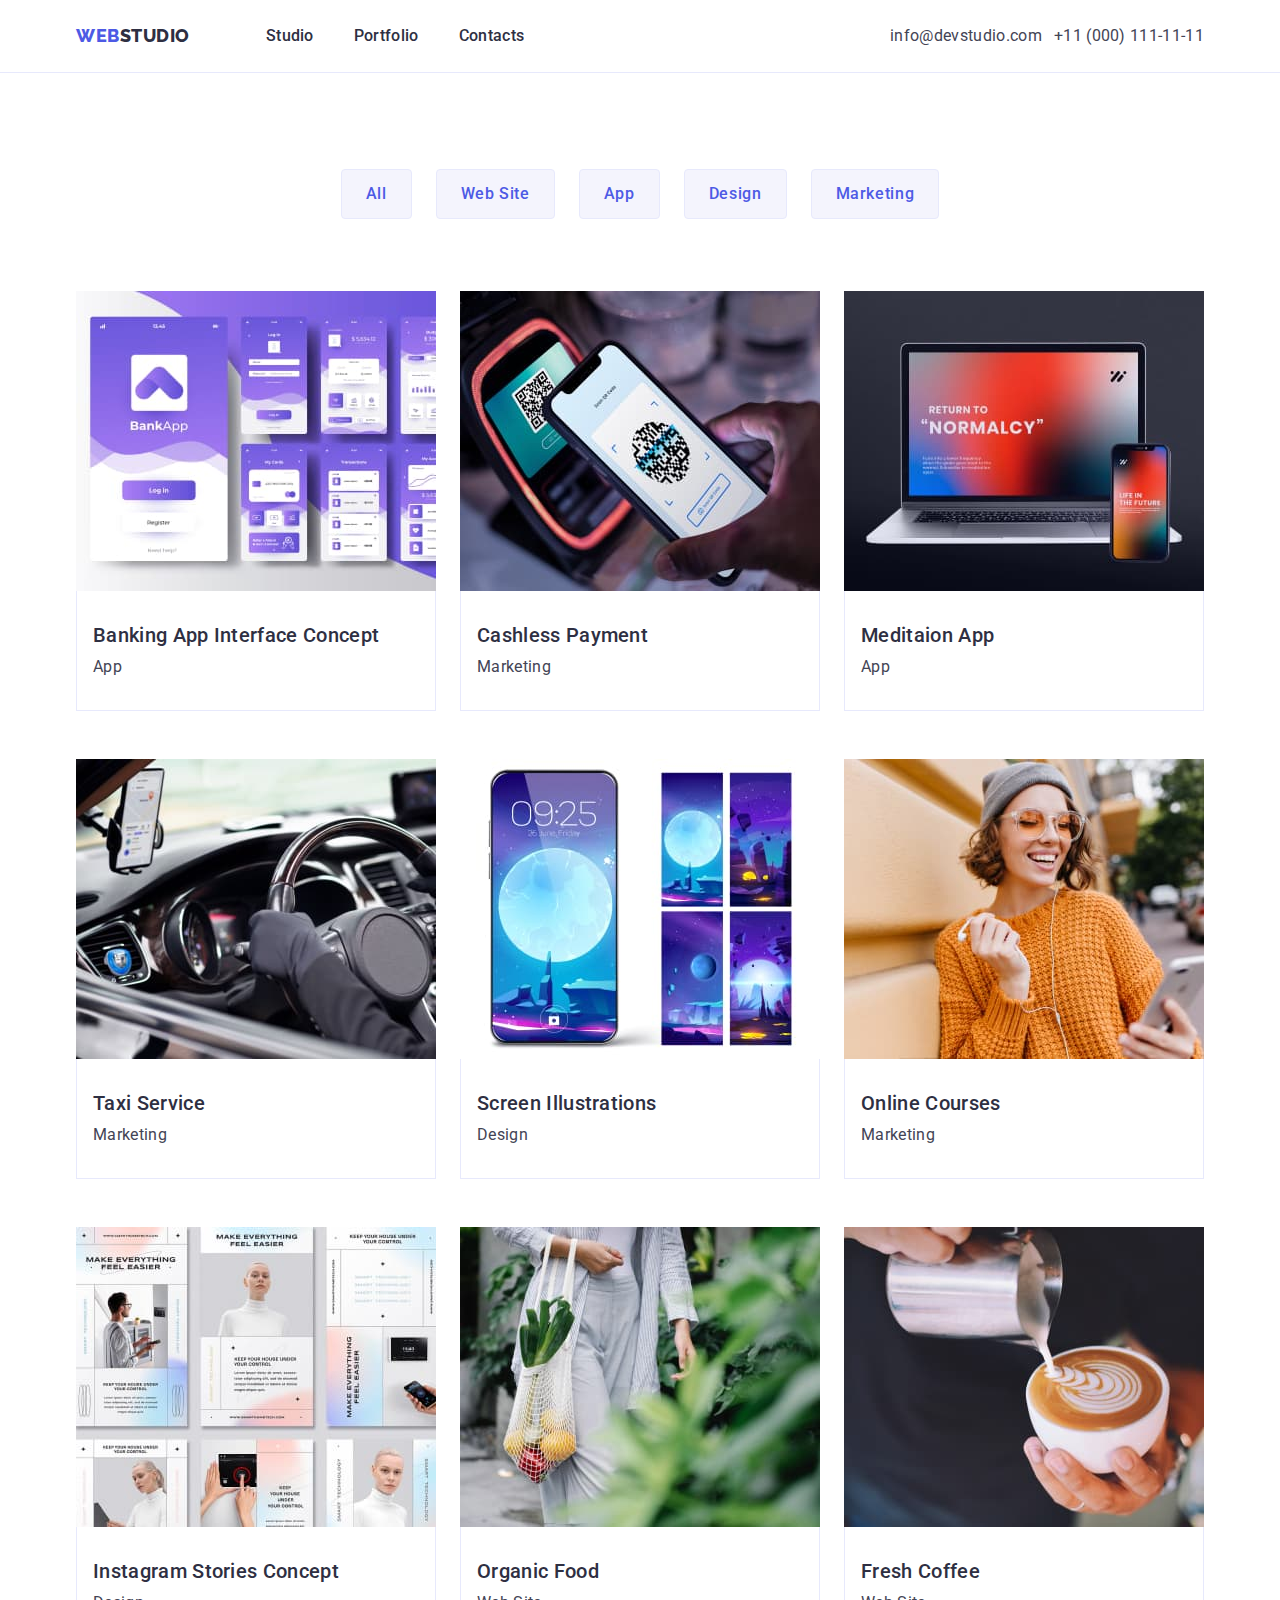
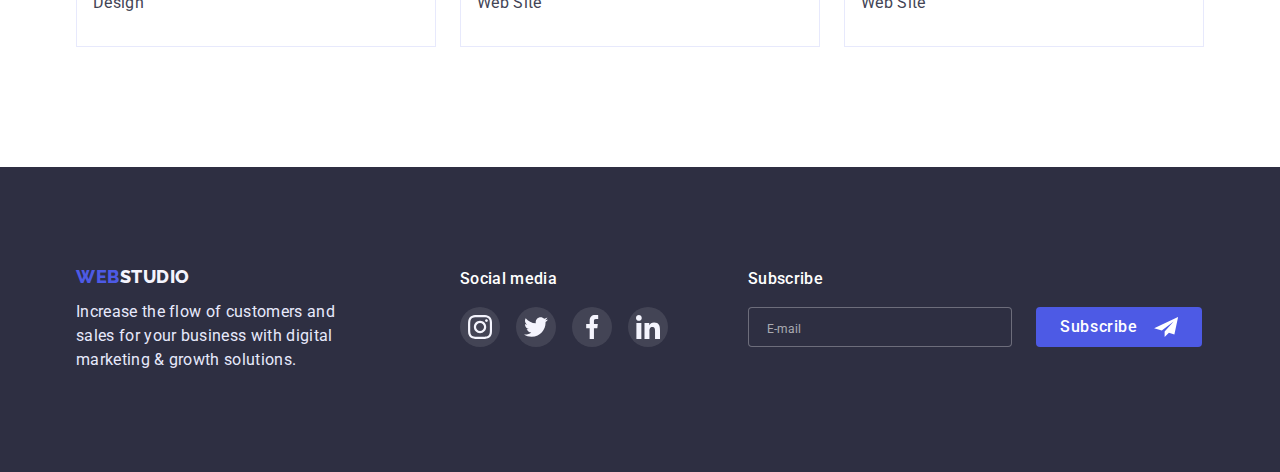
==== portfolio.html @ 5be136c4 "first commit" ====
<!DOCTYPE html>
<html lang="en">

<head>
  <meta charset="UTF-8" />
  <meta http-equiv="X-UA-Compatible" content="IE=edge" />
  <meta name="viewport" content="width=device-width, initial-scale=1.0" />
  <link rel="preconnect" href="https://fonts.googleapis.com" />
  <link rel="preconnect" href="https://fonts.gstatic.com" crossorigin />
  <link href="https://fonts.googleapis.com/css2?family=Raleway:wght@800&family=Roboto:wght@400;500;700;900&display=swap"
    rel="stylesheet" />
  <link rel="stylesheet" href="https://cdn.jsdelivr.net/npm/modern-normalize@1.1.0/modern-normalize.min.css" />
  <link rel="stylesheet" href="./css//styles.css" />
  <title>Document</title>
</head>

<body>
  <header class="header">
    <div class="container flex sp-between">
      <nav class="header-nav flex">
        <a href="./index.html" class="logo link-none">
          <span>Web</span>Studio</a>
        <div class="menu-relative">
          <ul class="menu list flex">
            <li class="menu-item">
              <a href="./index.html" class="item-link link-none">Studio</a>
            </li>
            <li class="menu-item">
              <a href="./portfolio.html" class="item-link link-none">Portfolio</a>
            </li>
            <li class="menu-item">
              <a href="" class="item-link link-none">Contacts</a>
            </li>
          </ul>
        </div>
      </nav>

      <address class="contact">
        <ul class="list flex address-menu">
          <li class="contact-item">
            <a href="mailto:info@devstudio.com" class="contact-link link-none">info@devstudio.com</a>
          </li>
          <li class="contact-item">
            <a href="tel:+110001111111" class="contact-link link-none">+11 (000) 111-11-11</a>
          </li>
        </ul>
      </address>
    </div>
  </header>

  <main class="main">
    <div class="container">
      <section class="filters">
        <h2 hidden>Filter cards</h2>
        <ul class="list filters-list flex">
          <li class="filter-btn filter-item">
            <button type="button">All</button>
          </li>
          <li class="filter-btn filter-item">
            <button type="button">Web Site</button>
          </li>
          <li class="filter-btn filter-item">
            <button type="button">App</button>
          </li>
          <li class="filter-btn filter-item">
            <button type="button">Design</button>
          </li>
          <li class="filter-btn filter-item">
            <button type="button">Marketing</button>
          </li>
        </ul>
      </section>

      <section class="cards">
        <h2 hidden>Cards</h2>
        <ul class="list cards-list flex">
          <li class="card-list-item">
            <a href="" class="card-item-handler">
              <div class="img-relative">
                <img src="./images/banking.jpg" alt="Foto banking" width="360" />
                <p class="overlay">
                  14 Stylish and User-Friendly App Design Concepts · Task
                  Manager App · Calorie Tracker App · Exotic Fruit Ecommerce
                  App · Cloud Storage App
                </p>
              </div>
              <div class="card-info">
                <h2 class="card-title">Banking App Interface Concept</h2>
                <p class="card-text">App</p>
              </div>
            </a>
          </li>
          <li class="card-list-item">
            <a href="" class="card-item-handler">
              <div class="img-relative">
                <img src="./images/cashless.jpg" alt="Foto cashless payment" width="360" />
                <p class="overlay">
                  14 Stylish and User-Friendly App Design Concepts · Task
                  Manager App · Calorie Tracker App · Exotic Fruit Ecommerce
                  App · Cloud Storage App
                </p>
              </div>
              <div class="card-info">
                <h2 class="card-title">Cashless Payment</h2>
                <p class="card-text">Marketing</p>
              </div>
            </a>
          </li>
          <li class="card-list-item">
            <a href="" class="card-item-handler">
              <div class="img-relative">
                <img src="./images/meditaion.jpg" alt="Foto meditaion app" width="360" />
                <p class="overlay">
                  14 Stylish and User-Friendly App Design Concepts · Task
                  Manager App · Calorie Tracker App · Exotic Fruit Ecommerce
                  App · Cloud Storage App
                </p>
              </div>
              <div class="card-info">
                <h2 class="card-title">Meditaion App</h2>
                <p class="card-text">App</p>
              </div>
            </a>
          </li>
          <li class="card-list-item">
            <a href="" class="card-item-handler">
              <div class="img-relative">
                <img src="./images/taxi.jpg" alt="Foto taxi service" width="360" />
                <p class="overlay">
                  14 Stylish and User-Friendly App Design Concepts · Task
                  Manager App · Calorie Tracker App · Exotic Fruit Ecommerce
                  App · Cloud Storage App
                </p>
              </div>
              <div class="card-info">
                <h2 class="card-title">Taxi Service</h2>
                <p class="card-text">Marketing</p>
              </div>
            </a>
          </li>
          <li class="card-list-item">
            <a href="" class="card-item-handler">
              <div class="img-relative">
                <img src="./images/screen.jpg" alt="Foto screen illustrations" width="360" />
                <p class="overlay">
                  14 Stylish and User-Friendly App Design Concepts · Task
                  Manager App · Calorie Tracker App · Exotic Fruit Ecommerce
                  App · Cloud Storage App
                </p>
              </div>
              <div class="card-info">
                <h2 class="card-title">Screen Illustrations</h2>
                <p class="card-text">Design</p>
              </div>
            </a>
          </li>
          <li class="card-list-item">
            <a href="" class="card-item-handler">
              <div class="img-relative">
                <img src="./images/online.jpg" alt="Foto online courses" width="360" />
                <p class="overlay">
                  14 Stylish and User-Friendly App Design Concepts · Task
                  Manager App · Calorie Tracker App · Exotic Fruit Ecommerce
                  App · Cloud Storage App
                </p>
              </div>
              <div class="card-info">
                <h2 class="card-title">Online Courses</h2>
                <p class="card-text">Marketing</p>
              </div>
            </a>
          </li>
          <li class="card-list-item">
            <a href="" class="card-item-handler">
              <div class="img-relative">
                <img src="./images/instagram.jpg" alt="Foto instagram " width="360" />
                <p class="overlay">
                  14 Stylish and User-Friendly App Design Concepts · Task
                  Manager App · Calorie Tracker App · Exotic Fruit Ecommerce
                  App · Cloud Storage App
                </p>
              </div>
              <div class="card-info">
                <h2 class="card-title">Instagram Stories Concept</h2>
                <p class="card-text">Design</p>
              </div>
            </a>
          </li>
          <li class="card-list-item">
            <a href="" class="card-item-handler">
              <div class="img-relative">
                <img src="./images/organic.jpg" alt="Foto organic food" width="360" />
                <p class="overlay">
                  14 Stylish and User-Friendly App Design Concepts · Task
                  Manager App · Calorie Tracker App · Exotic Fruit Ecommerce
                  App · Cloud Storage App
                </p>
              </div>
              <div class="card-info">
                <h2 class="card-title">Organic Food</h2>
                <p class="card-text">Web Site</p>
              </div>
            </a>
          </li>
          <li class="card-list-item">
            <a href="" class="card-item-handler">
              <div class="img-relative">
                <img src="./images/coffee.jpg" alt="Foto fresh coffee" width="360" />
                <p class="overlay">
                  14 Stylish and User-Friendly App Design Concepts · Task
                  Manager App · Calorie Tracker App · Exotic Fruit Ecommerce
                  App · Cloud Storage App
                </p>
              </div>
              <div class="card-info">
                <h2 class="card-title">Fresh Coffee</h2>
                <p class="card-text">Web Site</p>
              </div>
            </a>
          </li>
        </ul>
      </section>
    </div>
  </main>
  <footer class="footer">
    <div class="container flex">
      <div class="footer-left">
        <a href="./index.html" class="logo link-none footer-logo">
          <span>Web</span>Studio</a>
        <p class="footer-text">
          Increase the flow of customers and sales for your business with
          digital marketing & growth solutions.
        </p>
      </div>
      <div class="footer-right">
        <p class="footer-right-text">Social media</p>
        <ul class="social-media social-list list-footer list flex">
          <li class="social-list-item bg-footer">
            <a href="" class="social-list-icon-footer">
              <svg class="social-icon" width="24" height="24">
                <use href="./images/sprite.svg#instagram"></use>
              </svg>
            </a>
          </li>
          <li class="social-list-item bg-footer">
            <a href="" class="social-list-icon-footer">
              <svg class="social-icon" width="24" height="24">
                <use href="./images/sprite.svg#twitter"></use>
              </svg>
            </a>
          </li>
          <li class="social-list-item bg-footer">
            <a href="" class="social-list-icon-footer">
              <svg class="social-icon" width="24" height="24">
                <use href="./images/sprite.svg#facebook"></use>
              </svg>
            </a>
          </li>
          <li class="social-list-item bg-footer">
            <a href="" class="social-list-icon-footer">
              <svg class="social-icon" width="24" height="24">
                <use href="./images/sprite.svg#linkedin"></use>
              </svg>
            </a>
          </li>
        </ul>

      </div>
      <div class="subscribe">
        <p class="subscribe-text">Subscribe</p>
        <div class=" footer-flex flex">
          <input type="email" class="footer-input" placeholder="E-mail">
          <button class="footer-btn" type="submit">Subscribe
            <svg class="footer-btn-icon" width="24" height="20">
              <use href="./images/sprite.svg#send"></use>
            </svg>

          </button>
        </div>


      </div>
    </div>
  </footer>
</body>

</html>
---- css/styles.css ----
:root {
  --navy-blue-color: #2e2f42;
  --main-text-color: #434455;
  --iris-color: #4d5ae5;
  --active-color: #404bbf;
  --background-color: #f4f4fd;
  --border-solid: #e7e9fc;
}
body {
  font-family: "Roboto", sans-serif;
  font-weight: 400;
  font-size: 16px;
  line-height: 1.5;
  letter-spacing: 0.02em;
  color: var(--main-text-color);
}

h1,
h2,
h3,
h4,
p {
  margin-top: 0;
  margin-bottom: 0;
}

ul,
ol {
  margin-top: 0;
  margin-bottom: 0;
  padding-left: 0;
}
img {
  display: block;
}
button {
  cursor: pointer;
}
.visually-hidden {
  position: absolute;
  width: 1px;
  height: 1px;
  margin: -1px;
  padding: 0;
  overflow: hidden;
  border: none;
  clip: rect(0 0 0 0);
}
.container {
  /* width: 1158px; */
  width: 100%;
  /* margin-left: auto;
  margin-right: auto; */
  padding-left: 15px;
  padding-right: 15px;
}

.sp-between {
  justify-content: space-between;
}

.flex {
  display: flex;
}

.list {
  list-style: none;
}
.link-none {
  text-decoration: none;
}
.header {
  padding-top: 24px;
  padding-bottom: 24px;
  border-bottom: 1px solid var(--border-solid);
}
.logo {
  font-family: "Raleway", sans-serif;
  font-weight: 800;
  font-size: 18px;
  line-height: 1.33;
  display: flex;
  align-items: center;
  letter-spacing: 0.03em;
  text-transform: uppercase;
  color: var(--navy-blue-color);
  margin-right: 76px;
}
.logo span {
  color: var(--iris-color);
}
.menu-relative {
  position: relative;
}
.menu,
.address-menu {
  gap: 40px;
}
.menu {
  position: absolute;
  top: 0;
  left: 0;
  height: 48px;
}

.menu-item {
  font-weight: 500;
  font-size: 16px;
  line-height: 1.5;
  position: relative;
  overflow: hidden;
}

.item-link {
  color: var(--navy-blue-color);
}
.item-link::after {
  content: "";
  width: 100%;
  display: block;
  position: absolute;
  left: 0;
  bottom: 0px;
  height: 2px;
  background: var(--active-color);
  transform: translateX(-100%);
  opacity: 0;
  transition: transform 250ms cubic-bezier(0.4, 0, 0.2, 1),
    opacity 250ms cubic-bezier(0.4, 0, 0.2, 1);
}
.item-link:hover,
.item-link:focus {
  color: var(--active-color);
}
.item-link:hover.item-link::after,
.item-link:focus.item-link::after {
  transform: translateX(0);
  opacity: 1;
}

.contact-link {
  font-style: normal;
  letter-spacing: 0.02em;
  color: var(--main-text-color);
}
.contact-link:hover,
.contact-link:focus {
  color: var(--active-color);
}
.hero {
  max-width: 1440px;
  margin: auto;
  padding-top: 188px;
  padding-bottom: 188px;
  background: #2e2f42;
  background-image: linear-gradient(
      rgba(46, 47, 66, 0.7),
      rgba(46, 47, 66, 0.7)
    ),
    url("../../images/heroimg.jpg");
  background-size: cover;
  background-position: center;

  /* */
}
.hero-title {
  font-weight: 700;
  font-size: 56px;
  line-height: 1.07;
  text-align: center;
  margin-bottom: 48px;
  color: #ffffff;
}
.hero-btn {
  font-family: inherit;
  margin: 0 auto;
  display: block;
  font-weight: 500;
  line-height: 1.5;
  color: #fff;
  letter-spacing: 0.04em;
  padding: 16px 32px;
  background: var(--iris-color);
  box-shadow: 0px 4px 4px rgba(0, 0, 0, 0.15);
  border-radius: 4px;
  border: none;
  cursor: pointer;
  transition: background-color 250ms cubic-bezier(0.4, 0, 0.2, 1);
}
.hero-btn:hover,
.hero-btn:focus {
  background-color: var(--active-color);
}

.success-factors {
  padding-top: 120px;
  padding-bottom: 120px;
}

.factors-list-item {
  flex: 1;
}
.factor-list-item {
  width: 264px;
  height: 112px;
  margin-bottom: 8px;
  background-color: #f4f4fd;
  border-radius: 4px;
  display: flex;
  justify-content: center;
  align-items: center;
}
.item-svg-icon {
  width: 64px;
  height: 64px;
}
.success-factors-title,
.team-item-title,
.card-title {
  font-weight: 500;
  font-size: 20px;
  line-height: 24px;
  color: var(--navy-blue-color);
}
.success-factors-title {
  margin-bottom: 8px;
}
.success-factors-text,
.team-text,
.footer-text,
.card-text {
  color: var(--main-text-color);
}
.our-works {
  padding-bottom: 120px;
}
.our-works-list {
  display: flex;
  gap: 24px;
}
.our-works-title {
  text-align: center;
  margin-bottom: 72px;
}
.our-works-title,
.team-title {
  font-weight: 700;
  font-size: 36px;
  line-height: 1.11;
  color: var(--navy-blue-color);
}
.team {
  background: var(--background-color);
  padding-top: 120px;
  padding-bottom: 120px;
}
.team-list {
  gap: 24px;
}
.team-list-item {
  background: #fff;
}
.team-info {
  padding: 32px 16px;
  text-align: center;
  box-shadow: 0px 1px 6px rgba(46, 47, 66, 0.08),
    0px 1px 1px rgba(46, 47, 66, 0.16), 0px 2px 1px rgba(46, 47, 66, 0.08);
  border-radius: 0px 0px 4px 4px;
}
.team-item-title {
  margin-bottom: 8px;
}
.team-title {
  text-align: center;
  margin-bottom: 72px;
}
.social-list {
  margin-top: 8px;
  justify-content: center;
  gap: 24px;
}
.social-list-item {
  width: 40px;
  height: 40px;
  border-radius: 50%;
  background: var(--iris-color);
}
.social-list-icon {
  width: 100%;
  height: 100%;
  display: flex;
  justify-content: center;
  align-items: center;
  border-radius: 50%;
  transition: background-color 250ms cubic-bezier(0.4, 0, 0.2, 1);
}
.social-list-icon:hover,
.social-list-icon:focus {
  background-color: var(--active-color);
}

.customers {
  padding-top: 130px;
  padding-bottom: 120px;
}
.customers-title {
  padding-bottom: 72px;
  font-weight: 700;
  font-size: 36px;
  line-height: 1.11;
  text-align: center;
  color: #2e2f42;
}
.customers-list {
  gap: 24px;
}
.customer-list-item {
  width: 168px;
  height: 88px;
}
.customer-item {
  width: 100%;
  height: 100%;
  display: flex;
  align-items: center;
  justify-content: center;
  border: 1px solid #8e8f99;
  border-radius: 4px;
  fill: #8e8f99;
  transition: border 250ms cubic-bezier(0.4, 0, 0.2, 1),
    fill 250ms cubic-bezier(0.4, 0, 0.2, 1);
}

.customer-item:hover,
.customer-item:focus {
  border: 1px solid var(--active-color);
}
.customer-item:hover .customer-icon,
.customer-item:focus .customer-icon {
  fill: var(--active-color);
}

.customer-icon {
  width: 104px;
  height: 56px;
  fill: inherit;
}

.footer {
  background: #2e2f42;
  padding: 100px 0;
}
.footer-logo {
  font-weight: 800;
  font-size: 18px;
  line-height: 1.16;
  letter-spacing: 0.03em;
  color: var(--background-color);
  margin-bottom: 12px;
}
.footer-left {
  margin-right: 120px;
}
.footer-text {
  width: 264px;
  color: var(--border-solid);
}
.footer-right {
  padding-right: 80px;
}

.footer-right-text {
  font-weight: 500;
  color: #fff;
  margin-bottom: 16px;
}
.social-list-icon-footer {
  width: 100%;
  height: 100%;
  display: flex;
  justify-content: center;
  align-items: center;
  border-radius: 50%;
  transition: background-color 250ms cubic-bezier(0.4, 0, 0.2, 1);
}
.bg-footer {
  background-color: rgba(255, 255, 255, 0.1);
}
.social-list-icon-footer:hover,
.social-list-icon-footer:focus {
  background: #31d0aa;
}

.list-footer {
  gap: 16px;
}
.subscribe-text {
  font-weight: 500;
  font-size: 16px;
  line-height: 1.5;
  color: #ffffff;
  padding-bottom: 16px;
}
.footer-flex {
  flex-direction: row;
}
.footer-input {
  width: 264px;
  height: 40px;
  background-color: #2e2f42;
  border: 1px solid rgba(255, 255, 255, 0.3);
  border-radius: 4px;
  margin-right: 24px;
}
.footer-input:focus {
  outline: none;
  color: #2196f3;
}
.footer-input::placeholder {
  padding-top: 8px;
  padding-bottom: 8px;
  padding-left: 16px;
  font-weight: 400;
  font-size: 12px;
  line-height: 1.5;
  display: flex;
  align-items: center;
  color: rgba(255, 255, 255, 0.6);
}
.footer-btn {
  font-family: inherit;
  margin: 0 auto;
  font-weight: 500;
  font-size: 16px;
  line-height: 1.5;
  color: #fff;
  letter-spacing: 0.04em;
  padding: 8px 24px;
  background-color: var(--iris-color);
  /* box-shadow: 0px 4px 4px rgba(0, 0, 0, 0.15); */
  border-radius: 4px;
  border: none;
  cursor: pointer;
  transition: background-color 250ms cubic-bezier(0.4, 0, 0.2, 1);
  display: flex;
  align-items: center;
}
.footer-btn:hover,
.footer-btn:focus {
  background-color: var(--active-color);
  box-shadow: (0px 4px 4px rgba(0, 0, 0, 0.15));
}
.footer-btn-icon {
  margin-left: 16px;
  fill: #fff;
}
.filter-btn button {
  font-family: inherit;
  padding: 12px 24px;
  border: 1px solid var(--border-solid);
  border-radius: 4px;
  font-weight: 500;
  line-height: 1.5;
  letter-spacing: 0.04em;
  background: var(--background-color);
  color: var(--iris-color);
  cursor: pointer;
  font-family: inherit;
}
.filter-btn button:hover,
.filter-btn button:focus {
  background: var(--active-color);
  color: #fff;
  box-shadow: 0px 3px 1px rgba(0, 0, 0, 0.1), 0px 2px 1px rgba(0, 0, 0, 0.08),
    0px 2px 2px rgba(0, 0, 0, 0.12);
}

.main {
  padding-top: 96px;
  padding-bottom: 120px;
}
.filters {
  margin-bottom: 72px;
}
.filters-list {
  justify-content: center;
  gap: 24px;
}
.cards-list {
  flex-wrap: wrap;
  margin-top: -48px;
  margin-left: -24px;
}
.card-list-item {
  flex-basis: calc(100% / 3-24px);
  margin-left: 24px;
  margin-top: 48px;
}
.card-item-handler {
  width: 100%;
  height: 100%;
  display: block;
  text-decoration: none;
}
.card-item-handler:hover,
.card-item-handler:focus {
  box-shadow: 0px 1px 6px rgba(46, 47, 66, 0.08),
    0px 1px 1px rgba(46, 47, 66, 0.16), 0px 2px 1px rgba(46, 47, 66, 0.08);
  border-radius: 0px 0px 4px 4px;
}
.img-relative {
  position: relative;
  overflow: hidden;
}
.card-item-handler:hover .overlay {
  transform: translateY(0);
}
.overlay {
  width: 100%;
  height: 100%;
  position: absolute;
  top: 0;
  left: 0;
  padding-top: 40px;
  padding-left: 32px;
  padding-right: 32px;
  background: #4d5ae5;
  color: #f4f4fd;
  transform: translateY(100%);
  overflow: hidden;
  transition: transform 250ms cubic-bezier(0.4, 0, 0.2, 1);
}
.card-info {
  padding-top: 32px;
  padding-bottom: 31px;
  padding-left: 16px;
  border: 1px solid var(--border-solid);
  border-top: none;
}

.card-title {
  margin-bottom: 8px;
}

.backdrop {
  position: fixed;
  z-index: 100;
  top: 0;
  left: 0;
  width: 100%;
  height: 100%;
  background: rgba(46, 47, 66, 0.4);
  transition: opacity 250ms cubic-bezier(0.4, 0, 0.2, 1),
    visibility 250ms cubic-bezier(0.4, 0, 0.2, 1);
}
.backdrop.is-hidden {
  opacity: 0;
  visibility: hidden;
  pointer-events: none;
}
/* .menu-modal.is-hidden {
  opacity: 0;
  visibility: hidden;
  pointer-events: none;
} */
.modal {
  position: absolute;
  width: 408px;
  height: 584px;
  top: 50%;
  left: 50%;
  transform: translate(-50%, -50%);
  background: #fcfcfc;
  padding-top: 72px;
  padding-left: 24px;
  padding-right: 24px;
  padding-bottom: 24px;
}
.close-btn {
  display: flex;
  justify-content: center;
  align-items: center;
  width: 24px;
  height: 24px;
  padding: 0;
  border-radius: 50%;
  background: #e7e9fc;
  border: 1px solid rgba(0, 0, 0, 0.1);
  position: absolute;
  right: 24px;
  top: 24px;
  transition: background-color 250ms cubic-bezier(0.4, 0, 0.2, 1);
}
.close-btn:hover,
.close-btn:focus {
  background-color: var(--active-color);
}
.modal-close-icon {
  transition: fill 250ms cubic-bezier(0.4, 0, 0.2, 1);
}
.close-btn:hover .modal-close-icon,
.close-btn:focus .modal-close-icon {
  fill: #fff;
}

.form-title {
  text-align: center;
  font-weight: 500;
  font-size: 16px;
  line-height: 1.5;
  color: #2e2f42;
  margin-bottom: 16px;
}
.form-modal {
  display: flex;
  flex-direction: column;
  gap: 16px;
}
.form-inputs {
  display: flex;
  flex-direction: column;
  gap: 8px;
}

.form-label {
  display: flex;
  flex-direction: column;
  gap: 4px;
}
.input-relative {
  position: relative;
}
.input-descrip {
  width: 100%;
  height: 40px;
  padding-left: 38px;
  font-weight: 400;
  font-size: 18px;
  line-height: 1.5;
  color: #000;
  border: 1px solid rgba(33, 33, 33, 0.2);
  border-radius: 4px;
  transition: border-color 250ms cubic-bezier(0.4, 0, 0.2, 1);
}
.input-descrip:focus {
  outline: none;
  border-color: var(--iris-color);
}
.icon-input {
  transition: fill 250ms cubic-bezier(0.4, 0, 0.2, 1);
}
.input-descrip:focus + .icon-input {
  fill: var(--iris-color);
}

.icon-input {
  position: absolute;
  top: 50%;
  transform: translateY(-50%);
  left: 19px;
  fill: var(--navy-blue-color);
}
.form-input-label-text {
  font-weight: 400;
  font-size: 12px;
  line-height: 1.5;
  color: #8e8f99;
}

.user-comment {
  resize: none;
  width: 100%;
  height: 120px;
  padding: 8px 16px;
  border: 1px solid rgba(33, 33, 33, 0.2);
  border-radius: 4px;
  transition: border-color 250ms cubic-bezier(0.4, 0, 0.2, 1);
}
.user-comment:focus {
  outline: none;
  border-color: var(--iris-color);
}
.user-comment::placeholder {
  color: rgba(117, 117, 117, 0.5);
}
.modal-form-chacked {
  border-radius: 4px;
}
.modal-form-check-descr {
  display: flex;
  align-items: center;
  font-weight: 400;
  font-size: 12px;
  line-height: 1.16;
  color: #757575;
}
.modal-form-check-descr > a {
  color: var(--iris-color);
}
.modal-form-check-descr::before {
  content: "";
  display: block;
  width: 16px;
  height: 16px;
  border: 1.25px solid var(--navy-blue-color);
  border-radius: 2px;
  cursor: pointer;
  margin-right: 8px;
}
.modal-form-chacked:checked + .modal-form-check-descr::before {
  background-color: var(--active-color);
  background-image: url(../../images/check.svg);
  background-repeat: no-repeat;
  background-position: center;
  fill: #fff;
}

.modal-form-btn {
  width: 169px;
  height: 56px;
  font-family: inherit;
  margin: 0 auto;
  display: block;
  font-weight: 500;
  line-height: 1.5;
  color: #fff;
  letter-spacing: 0.04em;
  padding: 16px 32px;
  background-color: var(--iris-color);
  box-shadow: 0px 4px 4px rgba(0, 0, 0, 0.15);
  border-radius: 4px;
  border: none;
  cursor: pointer;
  transition: background-color 250ms cubic-bezier(0.4, 0, 0.2, 1);
}
.modal-form-btn:hover,
.modal-form-btn:focus {
  background-color: var(--active-color);
}
.menu-modal {
  position: fixed;
  top: 0;
  left: 0;
  flex-direction: column;
  width: 100%;
  height: 796px;
  background-color: #fff;
  z-index: 500;
  transition: transform 300ms ease-out, opacity 300ms ease-out;
}
.menu-modal.is-hidden {
  transform: translateX(100%);
}
.menu-modal.flex.is-hidden {
  transition: transform 300ms ease-out, opacity 300ms ease-out;
}
.moving-icon {
  cursor: pointer;
}
.menu-modal .menu-list {
  flex-direction: column;
}
/* .menu-modal .address-menu {
  flex-direction: column;
} */

.close-modal-menu {
  width: 24px;
  height: 24px;
  border-radius: 50%;
  background: #e7e9fc;
  border: 1px solid rgba(46, 47, 66, 0.1);
  align-items: center;
  justify-content: center;
  position: absolute;
  top: 24px;
  right: 20px;
  cursor: pointer;
  /* transition: background-color 250ms cubic-bezier(0.4, 0, 0.2, 1); */
}
/* .close-modal-menu:hover,
.close-modal-menu:focus {
  background-color: var(--navy-blue-color);
} */
.modal-menu-close {
  fill: var(--navy-blue-color);
  opacity: 1;
}
.contact-menu-modal {
  padding-bottom: 48px;
}
.social-menu {
  padding-left: 40px;
}
.socisl-menu-list {
  gap: 56px;
}
.social-menu-item {
  width: 40px;
  height: 40px;
}
.social-menu-item-icon {
  width: 100%;
  height: 100%;
  border-radius: 50%;
  background-color: #f4f4fd;
  display: flex;
  align-items: center;
  justify-content: center;
  transition: background-color 250ms cubic-bezier(0.4, 0, 0.2, 1);
}

.social-menu-item-icon:hover,
.social-menu-item-icon:focus {
  background-color: var(--iris-color);
}
/*================== медіа ====================*/
@media screen and (max-width: 479px) {
  .menu-relative {
    display: none;
  }
  .contact {
    display: none;
  }
  .moving-icon {
    display: block;
  }
  .menu-list {
    padding-top: 80px;
    padding-left: 40px;
    padding-bottom: 284px;
    gap: 40px;
  }
  .menu-item,
  .contact-item {
    font-weight: 700;
    font-size: 36px;
    line-height: 1.11;
  }
  .contact-item:first-child {
    font-weight: 500;
    font-size: 20px;
    line-height: 1.2;
  }
  .address-menu {
    padding-left: 40px;
    flex-direction: column-reverse;
  }
  .item-link::after {
    display: none;
  }
}
@media screen and (min-width: 480px) {
  .container {
    width: 428px;
    margin-left: auto;
    margin-right: auto;
  }
  .menu-relative {
    display: none;
  }
  .contact {
    display: none;
  }
  .moving-icon {
    display: block;
  }
}

@media screen and (max-width: 767px) {
  .menu-modal {
    display: flex;
  }
  .menu-list {
    padding-top: 80px;
    padding-left: 40px;
    padding-bottom: 284px;
    gap: 40px;
  }
  .menu-item,
  .contact-item {
    font-weight: 700;
    font-size: 36px;
    line-height: 1.11;
  }
  .contact-item:first-child {
    font-weight: 500;
    font-size: 20px;
    line-height: 1.2;
  }
  .address-menu {
    padding-left: 40px;
    flex-direction: column-reverse;
  }
  .item-link::after {
    display: none;
  }
  .hero {
    max-width: 767px;
    height: 432px;
    padding-top: 112px;
  }
  .hero-title {
    font-size: 36px;
    line-height: 1.11;
    margin-bottom: 72px;
  }

  .factors-list {
    gap: 72px;
  }

  .success-factors-title {
    text-align: center;
  }
  .team {
    padding-top: 96px;
    padding-bottom: 96px;
  }
  .team-list {
    flex-direction: column;
    width: 264px;
    margin-left: auto;
    margin-right: auto;
    gap: 72px;
  }
  .customers-list {
    margin-top: -72px;
    margin-left: -16px;
    gap: 0;
  }
  .customer-list-item {
    margin-top: 72px;
    margin-left: 16px;
  }
}
@media screen and (min-width: 768px) {
  .container {
    width: 736px;
  }
  .contact {
    display: block;
    position: absolute;
    right: 0;
    top: -16px;
  }
  .menu-relative {
    display: block;
  }
  .address-menu {
    flex-direction: column;
    gap: 12px;
  }
  .moving-container {
    position: relative;
  }
  .moving-icon {
    display: none;
  }
  .menu-modal {
    display: none;
  }
  .factors-list {
    margin-top: -72px;
    margin-left: -24px;
  }
  .factors-list-item {
    width: 341px;
    margin-left: 24px;
    margin-top: 72px;
  }
  .team-list {
    margin-top: -64px;
    margin-left: -24px;
    gap: 0;
    justify-content: center;
  }
  .team-list-item {
    margin-left: 24px;
    margin-top: 64px;
  }
  
  .customers-list {
    margin-top: -72px;
    margin-left: -24px;
    gap: 0;
  }

  .customer-list-item {
    margin-top: 72px;
    margin-left: 24px;
  }
}

@media screen and (max-width: 1199px) {
  .factors-list {
    flex-wrap: wrap;
  }
  .factor-list-item {
    display: none;
  }
  .success-factors {
    padding: 96px 0;
  }
  .factors-list-item {
    flex: inherit;
  }
  .success-factors-title {
    font-weight: 700;
    font-size: 36px;
    line-height: 1.11;
  }
  .success-factors-text {
    font-weight: 500;
  }
  .our-works {
    display: none;
  }
  .team-list {
    flex-wrap: wrap;
  }
  .customers {
    padding-top: 96px;
    padding-bottom: 96px;
  }
   .customers-list {
    flex-wrap: wrap;
      justify-content: center;
  }
}
@media screen and (min-width: 1200px) {
  .container {
    width: 1158px;
  }
  .contact {
    position: static;
  }
  .address-menu {
    flex-direction: row;
  }
  .factors-list {
    gap: 24px;
    margin-top: 0;
    margin-left: 0;
  }
  .factors-list-item {
    margin-left: 0;
    margin-top: 0;
  }
  .team-list {
    margin-top: 0;
    margin-left: 0;
    gap: 24px;
  }
  .team-list-item {
    margin-left: 0;
    margin-top: 0;
  }
  .customers-list {
    margin-top: 0;
    margin-left: 0;
    gap: 24px;
}
.customer-list-item {
    margin-top: 0;
    margin-left: 0;
}
}
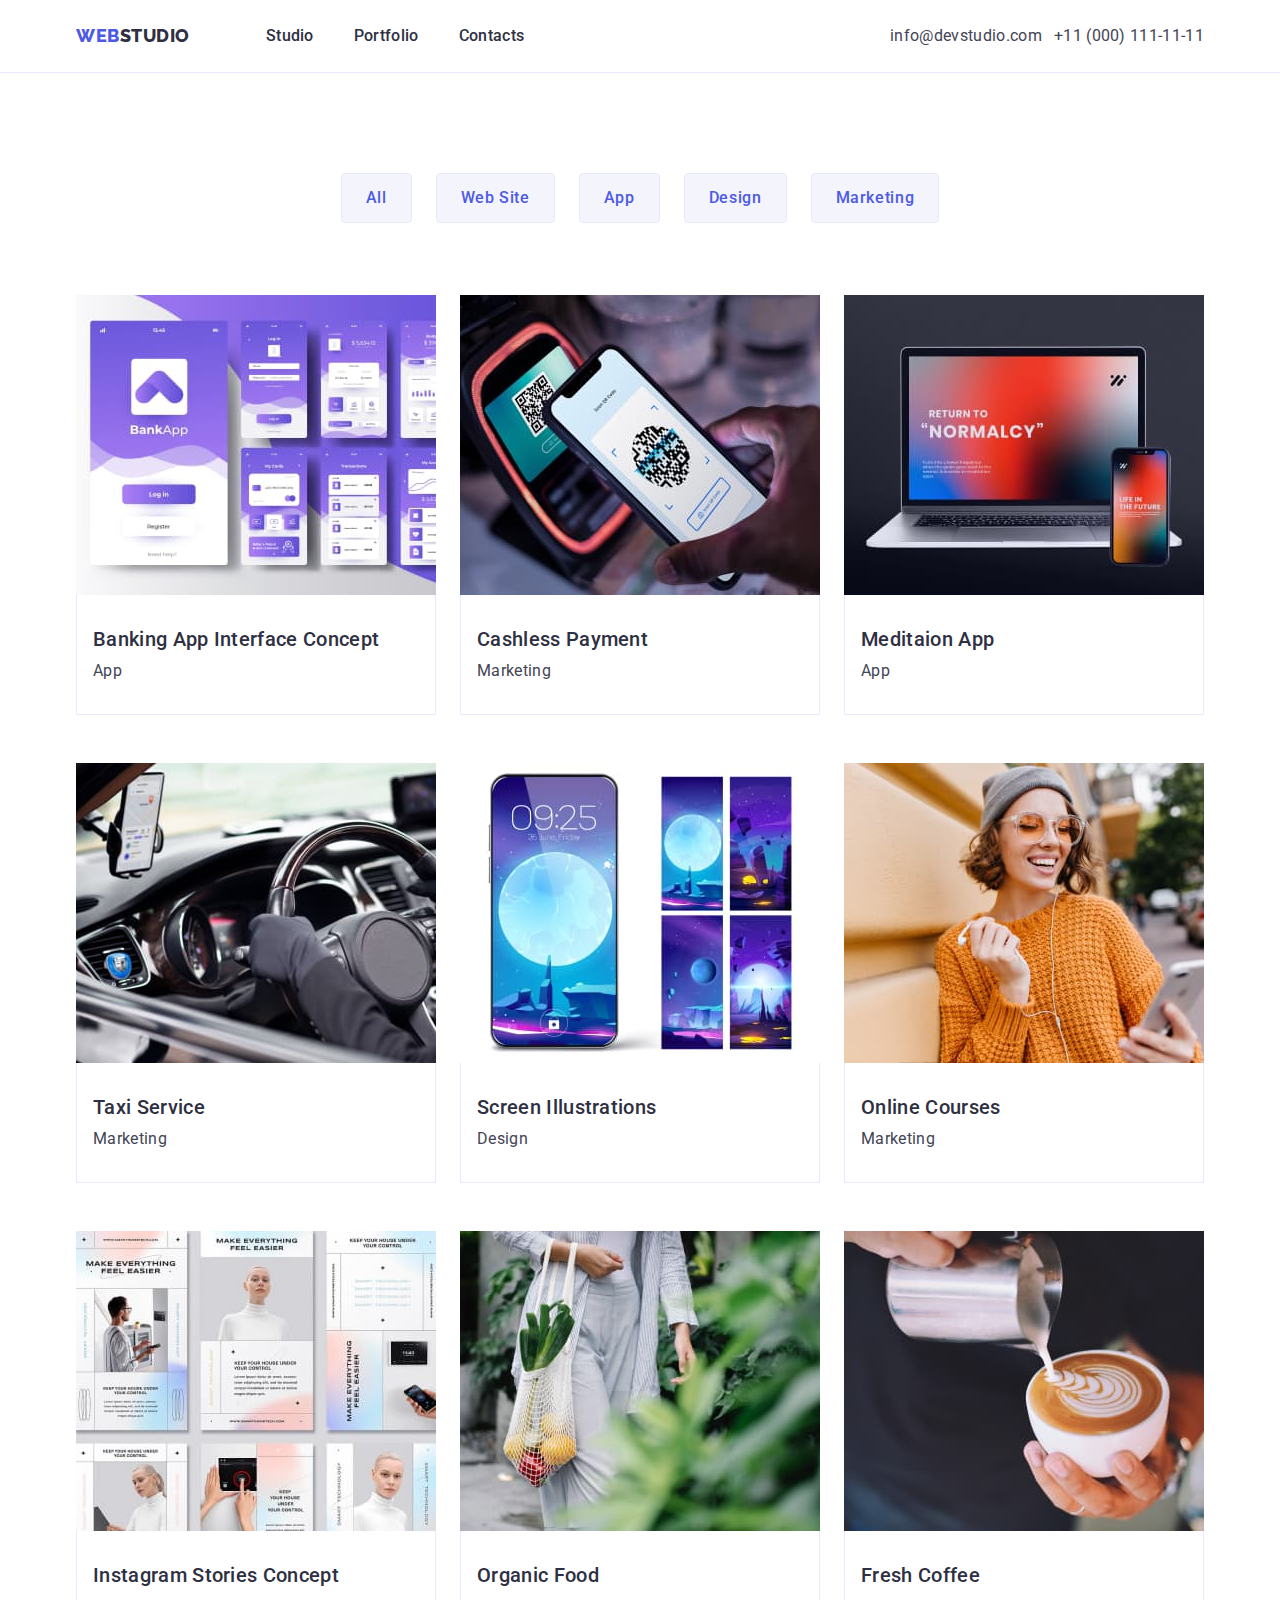
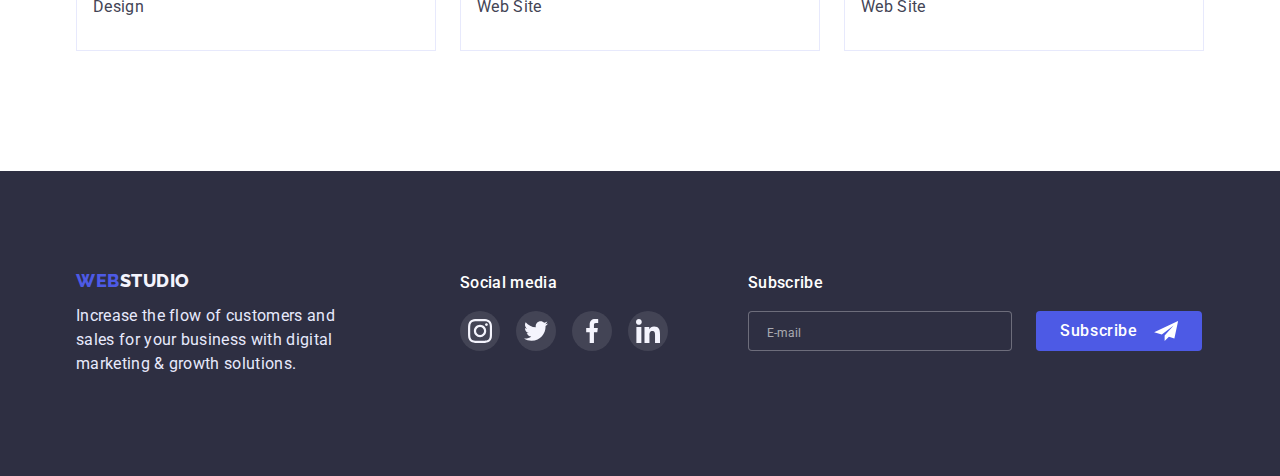
==== commit cd3ecd0e: "image 2x" ====
--- a/portfolio.html
+++ b/portfolio.html
@@ -16,12 +16,50 @@
 
 <body>
   <header class="header">
-    <div class="container flex sp-between">
-      <nav class="header-nav flex">
-        <a href="./index.html" class="logo link-none">
-          <span>Web</span>Studio</a>
-        <div class="menu-relative">
-          <ul class="menu list flex">
+    <div class="container">
+      <div class="moving-container flex sp-between">
+        <nav class="header-nav flex">
+          <a href="./index.html" class="logo link-none">
+            <span>Web</span>Studio</a>
+          <div class="menu-relative">
+            <ul class="menu list flex">
+              <li class="menu-item">
+                <a href="./index.html" class="item-link link-none">Studio</a>
+              </li>
+              <li class="menu-item">
+                <a href="./portfolio.html" class="item-link link-none">Portfolio</a>
+              </li>
+              <li class="menu-item">
+                <a href="" class="item-link link-none">Contacts</a>
+              </li>
+            </ul>
+          </div>
+
+        </nav>
+
+        <address class="contact">
+          <ul class="list flex address-menu">
+            <li class="contact-item">
+              <a href="mailto:info@devstudio.com" class="contact-link link-none">info@devstudio.com</a>
+            </li>
+            <li class="contact-item">
+              <a href="tel:+110001111111" class="contact-link link-none">+11 (000) 111-11-11</a>
+            </li>
+          </ul>
+        </address>
+
+        <svg class="moving-icon" width="32" height="22" menu-modal-open>
+          <use href="./images/sprite.svg#menu"></use>
+        </svg>
+
+
+      </div>
+
+
+      <div class="menu-modal  flex is-hidden" menu-modal>
+
+        <div class="menu-modal-relative">
+          <ul class="menu-list list flex">
             <li class="menu-item">
               <a href="./index.html" class="item-link link-none">Studio</a>
             </li>
@@ -33,19 +71,61 @@
             </li>
           </ul>
         </div>
-      </nav>
-
-      <address class="contact">
-        <ul class="list flex address-menu">
-          <li class="contact-item">
-            <a href="mailto:info@devstudio.com" class="contact-link link-none">info@devstudio.com</a>
-          </li>
-          <li class="contact-item">
-            <a href="tel:+110001111111" class="contact-link link-none">+11 (000) 111-11-11</a>
-          </li>
-        </ul>
-      </address>
+        <address class="contact-menu-modal">
+          <ul class="list flex address-menu">
+            <li class="contact-item">
+              <a href="mailto:info@devstudio.com" class="contact-link link-none">info@devstudio.com</a>
+            </li>
+            <li class="contact-item">
+              <a href="tel:+110001111111" class="contact-link link-none">+11 (000) 111-11-11</a>
+            </li>
+          </ul>
+        </address>
+
+        <div class="social-menu">
+          <ul class="socisl-menu-list list flex">
+            <li class="social-menu-item">
+              <a href="" class="social-menu-item-icon">
+                <svg class="social-icon" width="24" height="24">
+                  <use href="./images//sprite.svg#instagram"></use>
+                </svg>
+              </a>
+            </li>
+            <li class="social-menu-item">
+              <a href="" class="social-menu-item-icon">
+                <svg class="social-icon" width="24" height="24">
+                  <use href="./images/sprite.svg#twitter"></use>
+                </svg>
+              </a>
+            </li>
+            <li class="social-menu-item">
+              <a href="" class="social-menu-item-icon">
+                <svg class="social-icon" width="24" height="24">
+                  <use href="./images/sprite.svg#facebook"></use>
+                </svg>
+              </a>
+            </li>
+            <li class="social-menu-item">
+              <a href="" class="social-menu-item-icon">
+                <svg class="social-icon" width="24" height="24">
+                  <use href="./images/sprite.svg#linkedin"></use>
+                </svg>
+              </a>
+            </li>
+          </ul>
+        </div>
+
+        <div class="close-modal-menu flex">
+          <svg class="modal-menu-close" width="8" height="8" menu-modal-close>
+            <use href="./images/sprite.svg#close-modal"></use>
+          </svg>
+        </div>
+
+
+
+      </div>
     </div>
+
   </header>
 
   <main class="main">
@@ -282,6 +362,7 @@
       </div>
     </div>
   </footer>
+  <script src="./js/mobile-menu.js"></script>
 </body>
 
 </html>--- a/css/styles.css
+++ b/css/styles.css
@@ -157,12 +157,64 @@
       rgba(46, 47, 66, 0.7),
       rgba(46, 47, 66, 0.7)
     ),
-    url("../../images/heroimg.jpg");
+    url("../../images/hero-mobale.jpg");
   background-size: cover;
   background-position: center;
-
-  /* */
-}
+}
+
+@media screen and (min-device-pixel-ratio: 2),
+  (min-resolution: 192dpi),
+  (min-resolution: 2dppx) {
+  .hero {
+    background-image: linear-gradient(
+        rgba(46, 47, 66, 0.7),
+        rgba(46, 47, 66, 0.7)
+      ),
+      url("../../images/hero-mobale@2x.jpg");
+  }
+}
+@media screen and (min-width: 480px) {
+  .hero {
+    background-image: linear-gradient(
+        rgba(46, 47, 66, 0.7),
+        rgba(46, 47, 66, 0.7)
+      ),
+      url("../../images/hero-tablet.jpg");
+  }
+  @media screen and (min-device-pixel-ratio: 2),
+    (min-resolution: 192dpi),
+    (min-resolution: 2dppx) {
+    .hero {
+      background-image: linear-gradient(
+          rgba(46, 47, 66, 0.7),
+          rgba(46, 47, 66, 0.7)
+        ),
+        url("../../images/hero-tablet@2x.jpg");
+    }
+  }
+}
+
+@media screen and (min-width: 768px) {
+  .hero {
+    background-image: linear-gradient(
+        rgba(46, 47, 66, 0.7),
+        rgba(46, 47, 66, 0.7)
+      ),
+      url("../../images/desctop.jpg");
+  }
+  @media screen and (min-device-pixel-ratio: 2),
+    (min-resolution: 192dpi),
+    (min-resolution: 2dppx) {
+    .hero {
+      background-image: linear-gradient(
+          rgba(46, 47, 66, 0.7),
+          rgba(46, 47, 66, 0.7)
+        ),
+        url("../../images/desctop@2x.jpg");
+    }
+  }
+}
+
 .hero-title {
   font-weight: 700;
   font-size: 56px;
@@ -358,15 +410,13 @@
   color: var(--background-color);
   margin-bottom: 12px;
 }
-.footer-left {
-  margin-right: 120px;
-}
+
 .footer-text {
   width: 264px;
   color: var(--border-solid);
 }
 .footer-right {
-  padding-right: 80px;
+  margin-right: 80px;
 }
 
 .footer-right-text {
@@ -399,7 +449,7 @@
   font-size: 16px;
   line-height: 1.5;
   color: #ffffff;
-  padding-bottom: 16px;
+  margin-bottom: 16px;
 }
 .footer-flex {
   flex-direction: row;
@@ -933,10 +983,78 @@
     margin-top: 72px;
     margin-left: 16px;
   }
+  .footer {
+    padding: 96px 0;
+  }
+  .footer > .container {
+    justify-content: center;
+    gap: 72px;
+  }
+  .footer-left {
+    margin-left: auto;
+    margin-right: auto;
+    /* margin-bottom: 72px; */
+  }
+  .footer-flex {
+    flex-direction: column;
+    gap: 16px;
+  }
+  .footer-right {
+    display: flex;
+    flex-direction: column;
+    justify-content: center;
+    align-items: center;
+    margin-right: 0;
+  }
+  .footer-logo {
+    justify-content: center;
+    text-align: center;
+    margin-left: auto;
+    margin-right: auto;
+    margin-bottom: 16px;
+  }
+  .subscribe {
+    display: flex;
+    flex-direction: column;
+  }
+  .subscribe-text {
+    text-align: center;
+  }
+  .footer-input {
+    margin-right: 0;
+    width: 398px;
+  }
+  .filters-list {
+    flex-wrap: wrap;
+    justify-content: flex-start;
+  }
+  .cards-list {
+    margin-top: 0;
+    margin-left: 0;
+    gap: 48px;
+  }
+  .card-list-item {
+    margin-left: 0;
+    margin-top: 0;
+  }
+  .img-relative > img {
+    width: 398px;
+  }
+  .main {
+    padding: 48px 0;
+  }
+  .filter-btn > button {
+    padding: 8px 16px;
+  }
+  .filters {
+    margin-bottom: 48px;
+  }
 }
 @media screen and (min-width: 768px) {
   .container {
     width: 736px;
+    padding-left: 0;
+    padding-right: 0;
   }
   .contact {
     display: block;
@@ -965,7 +1083,7 @@
     margin-left: -24px;
   }
   .factors-list-item {
-    width: 341px;
+    width: 356px;
     margin-left: 24px;
     margin-top: 72px;
   }
@@ -979,7 +1097,7 @@
     margin-left: 24px;
     margin-top: 64px;
   }
-  
+
   .customers-list {
     margin-top: -72px;
     margin-left: -24px;
@@ -990,6 +1108,23 @@
     margin-top: 72px;
     margin-left: 24px;
   }
+  .footer-left {
+    margin-right: 24px;
+  }
+  .footer > .container {
+    padding-left: 108px;
+  }
+  .img-relative > img {
+    width: 356px;
+  }
+  .main {
+    padding-top: 64px;
+    padding-bottom: 105px;
+  }
+
+  .filters {
+    margin-bottom: 55px;
+  }
 }
 
 @media screen and (max-width: 1199px) {
@@ -1023,14 +1158,19 @@
     padding-top: 96px;
     padding-bottom: 96px;
   }
-   .customers-list {
+  .customers-list {
     flex-wrap: wrap;
-      justify-content: center;
+    justify-content: center;
+  }
+  .container {
+    flex-wrap: wrap;
   }
 }
 @media screen and (min-width: 1200px) {
   .container {
     width: 1158px;
+    padding-left: 15px;
+    padding-right: 15px;
   }
   .contact {
     position: static;
@@ -1060,9 +1200,26 @@
     margin-top: 0;
     margin-left: 0;
     gap: 24px;
-}
-.customer-list-item {
+  }
+  .customer-list-item {
     margin-top: 0;
     margin-left: 0;
-}
-}
+  }
+  .footer > .container {
+    padding-left: 15px;
+  }
+  .footer-left {
+    margin-right: 120px;
+  }
+  .img-relative > img {
+    width: 360px;
+  }
+  .main {
+    padding-top: 100px;
+    padding-bottom: 120px;
+  }
+
+  .filters {
+    margin-bottom: 72px;
+  }
+}
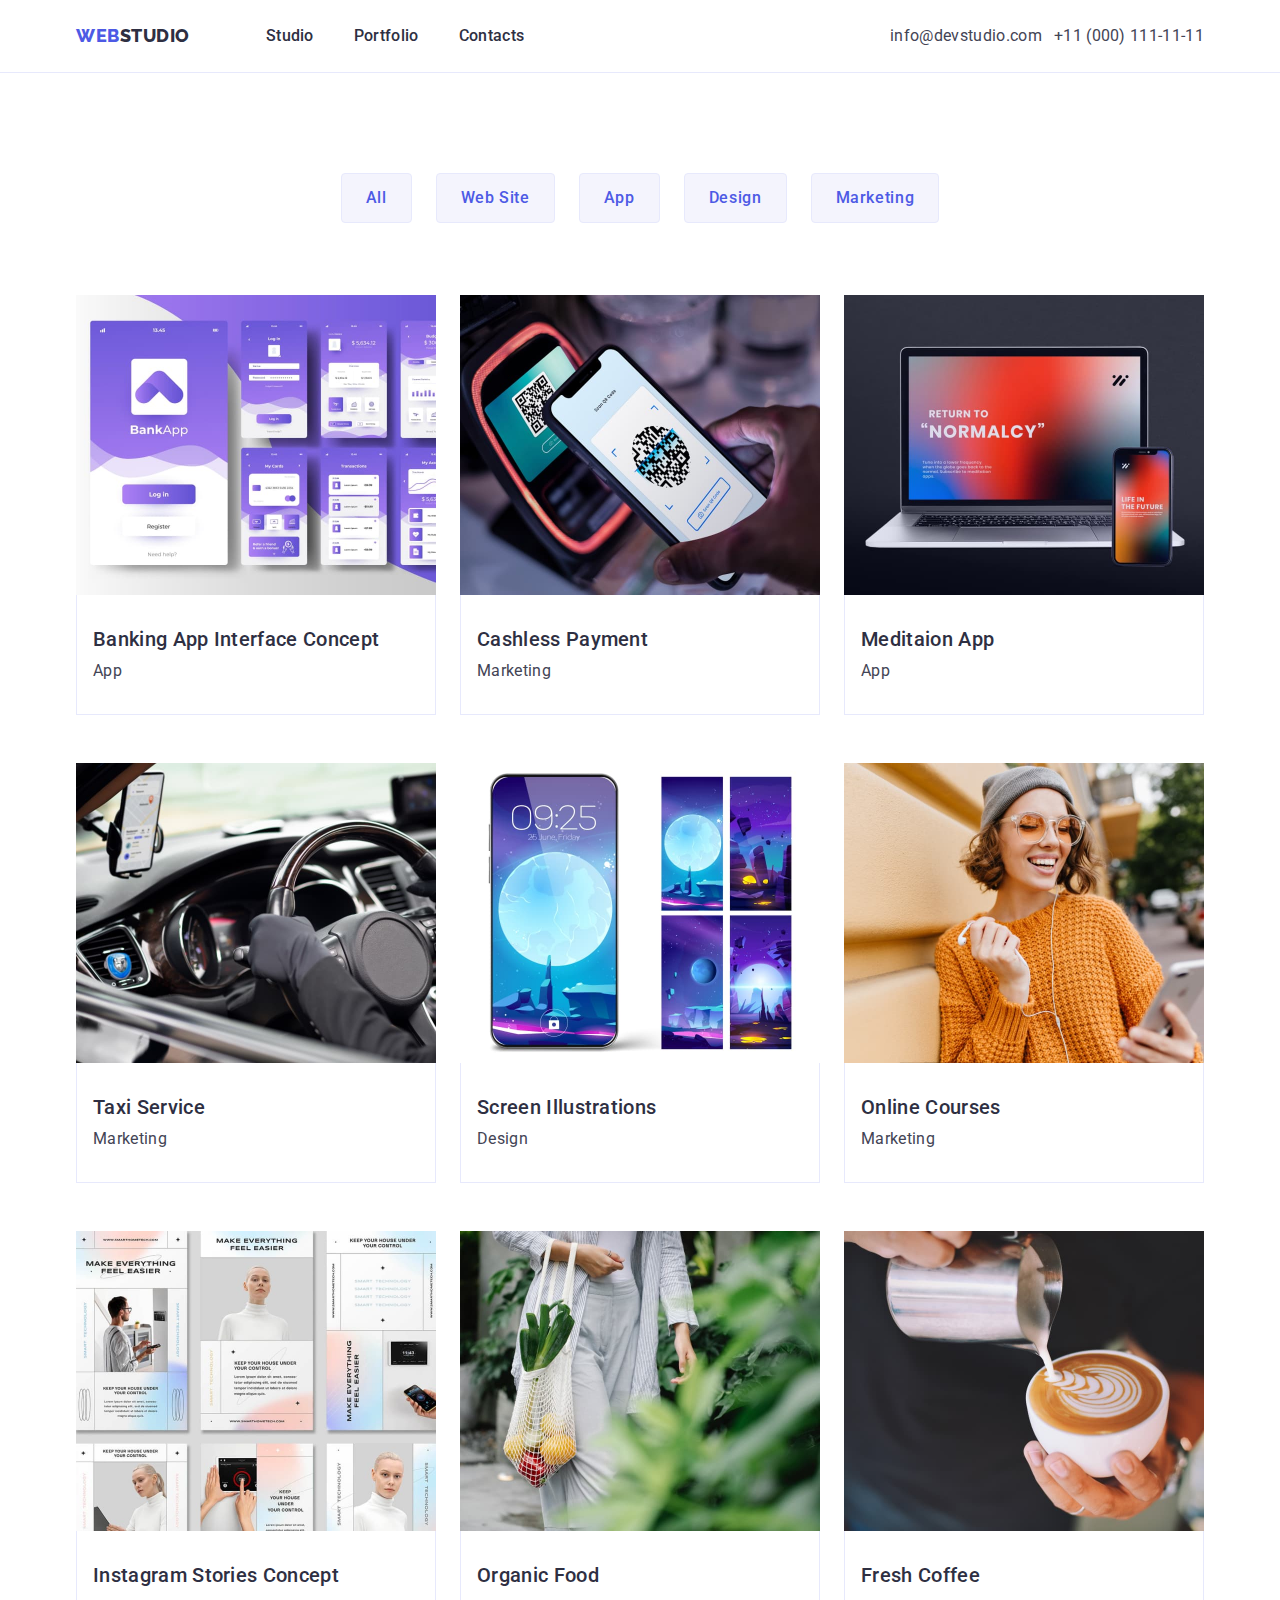
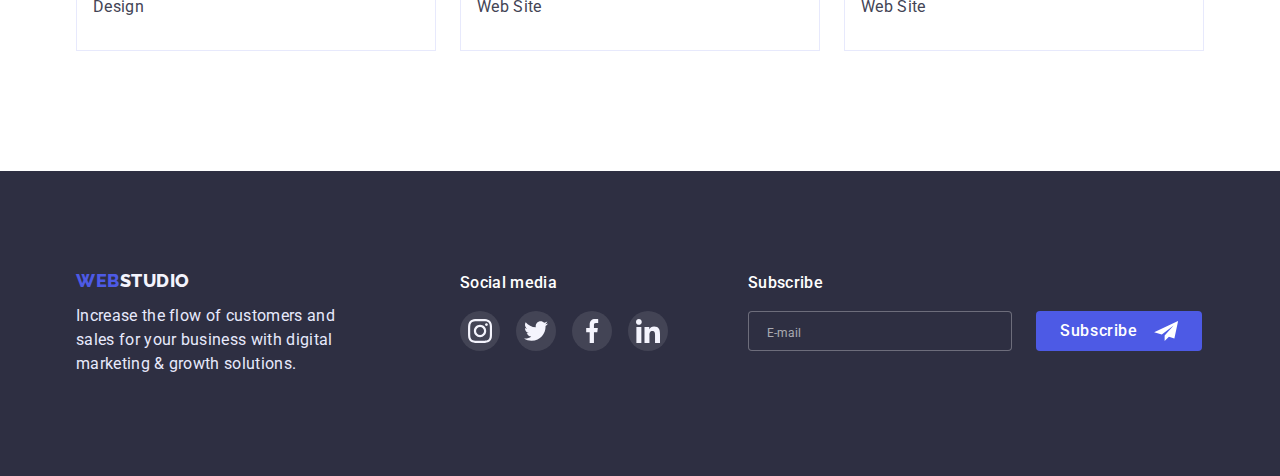
==== commit d9395661: "image-profile 2x" ====
--- a/portfolio.html
+++ b/portfolio.html
@@ -157,7 +157,11 @@
           <li class="card-list-item">
             <a href="" class="card-item-handler">
               <div class="img-relative">
-                <img src="./images/banking.jpg" alt="Foto banking" width="360" />
+                <picture>
+                  <source srcset="./images/banking@2x.jpg" />
+                  <img src="./images/banking.jpg" alt="Foto banking" width="360" />
+                </picture>
+
                 <p class="overlay">
                   14 Stylish and User-Friendly App Design Concepts · Task
                   Manager App · Calorie Tracker App · Exotic Fruit Ecommerce
@@ -173,7 +177,11 @@
           <li class="card-list-item">
             <a href="" class="card-item-handler">
               <div class="img-relative">
-                <img src="./images/cashless.jpg" alt="Foto cashless payment" width="360" />
+                <picture>
+                  <source srcset="./images/cashless@2x.jpg" />
+                  <img src="./images/cashless.jpg" alt="Foto cashless payment" width="360" />
+                </picture>
+
                 <p class="overlay">
                   14 Stylish and User-Friendly App Design Concepts · Task
                   Manager App · Calorie Tracker App · Exotic Fruit Ecommerce
@@ -189,7 +197,11 @@
           <li class="card-list-item">
             <a href="" class="card-item-handler">
               <div class="img-relative">
-                <img src="./images/meditaion.jpg" alt="Foto meditaion app" width="360" />
+                <picture>
+                  <source srcset="./images/meditaion@2x.jpg" />
+                  <img src="./images/meditaion.jpg" alt="Foto meditaion app" width="360" />
+                </picture>
+
                 <p class="overlay">
                   14 Stylish and User-Friendly App Design Concepts · Task
                   Manager App · Calorie Tracker App · Exotic Fruit Ecommerce
@@ -205,7 +217,11 @@
           <li class="card-list-item">
             <a href="" class="card-item-handler">
               <div class="img-relative">
-                <img src="./images/taxi.jpg" alt="Foto taxi service" width="360" />
+                <picture>
+                  <source srcset="./images/taxi@2x.jpg" />
+                  <img src="./images/taxi.jpg" alt="Foto taxi service" width="360" />
+                </picture>
+
                 <p class="overlay">
                   14 Stylish and User-Friendly App Design Concepts · Task
                   Manager App · Calorie Tracker App · Exotic Fruit Ecommerce
@@ -221,7 +237,11 @@
           <li class="card-list-item">
             <a href="" class="card-item-handler">
               <div class="img-relative">
-                <img src="./images/screen.jpg" alt="Foto screen illustrations" width="360" />
+                <picture>
+                  <source srcset="./images/screen@2x.jpg" />
+                  <img src="./images/screen.jpg" alt="Foto screen illustrations" width="360" />
+                </picture>
+
                 <p class="overlay">
                   14 Stylish and User-Friendly App Design Concepts · Task
                   Manager App · Calorie Tracker App · Exotic Fruit Ecommerce
@@ -237,7 +257,11 @@
           <li class="card-list-item">
             <a href="" class="card-item-handler">
               <div class="img-relative">
-                <img src="./images/online.jpg" alt="Foto online courses" width="360" />
+                <picture>
+                  <source srcset="./images/online@2x.jpg" />
+                  <img src="./images/online.jpg" alt="Foto online courses" width="360" />
+                </picture>
+
                 <p class="overlay">
                   14 Stylish and User-Friendly App Design Concepts · Task
                   Manager App · Calorie Tracker App · Exotic Fruit Ecommerce
@@ -253,7 +277,11 @@
           <li class="card-list-item">
             <a href="" class="card-item-handler">
               <div class="img-relative">
-                <img src="./images/instagram.jpg" alt="Foto instagram " width="360" />
+                <picture>
+                  <source srcset="./images/instagram@2x.jpg" />
+                  <img src="./images/instagram.jpg" alt="Foto instagram " width="360" />
+                </picture>
+
                 <p class="overlay">
                   14 Stylish and User-Friendly App Design Concepts · Task
                   Manager App · Calorie Tracker App · Exotic Fruit Ecommerce
@@ -269,7 +297,11 @@
           <li class="card-list-item">
             <a href="" class="card-item-handler">
               <div class="img-relative">
-                <img src="./images/organic.jpg" alt="Foto organic food" width="360" />
+                <picture>
+                  <source srcset="./images/organic@2x.jpg">
+                  <img src="./images/organic.jpg" alt="Foto organic food" width="360" />
+                </picture>
+
                 <p class="overlay">
                   14 Stylish and User-Friendly App Design Concepts · Task
                   Manager App · Calorie Tracker App · Exotic Fruit Ecommerce
@@ -285,7 +317,11 @@
           <li class="card-list-item">
             <a href="" class="card-item-handler">
               <div class="img-relative">
-                <img src="./images/coffee.jpg" alt="Foto fresh coffee" width="360" />
+                <picture>
+                  <source srcset="./images/coffee@2x.jpg">
+                  <img src="./images/coffee.jpg" alt="Foto fresh coffee" width="360" />
+                </picture>
+
                 <p class="overlay">
                   14 Stylish and User-Friendly App Design Concepts · Task
                   Manager App · Calorie Tracker App · Exotic Fruit Ecommerce
--- a/css/styles.css
+++ b/css/styles.css
@@ -1037,7 +1037,7 @@
     margin-left: 0;
     margin-top: 0;
   }
-  .img-relative > img {
+  .img-relative >picture> img {
     width: 398px;
   }
   .main {
@@ -1114,7 +1114,7 @@
   .footer > .container {
     padding-left: 108px;
   }
-  .img-relative > img {
+  .img-relative >picture> img {
     width: 356px;
   }
   .main {
@@ -1211,7 +1211,7 @@
   .footer-left {
     margin-right: 120px;
   }
-  .img-relative > img {
+  .img-relative > picture>img {
     width: 360px;
   }
   .main {
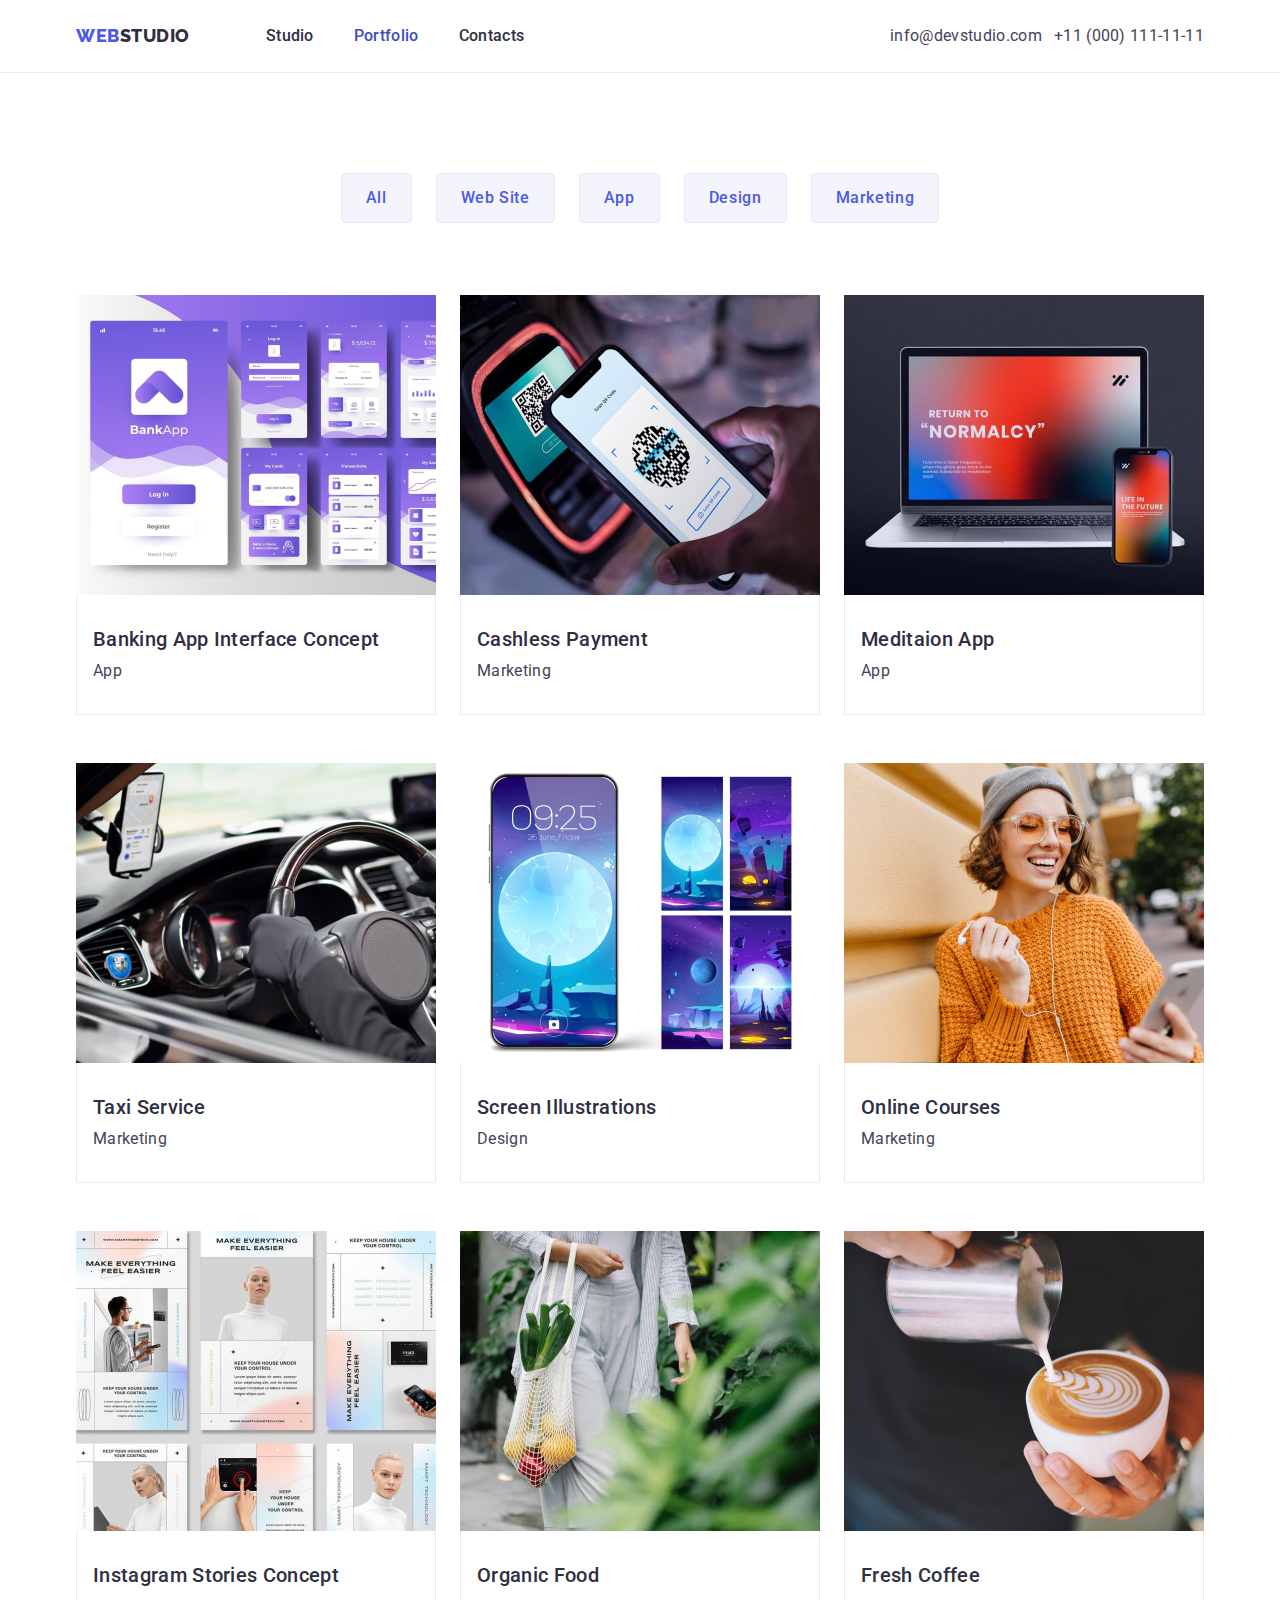
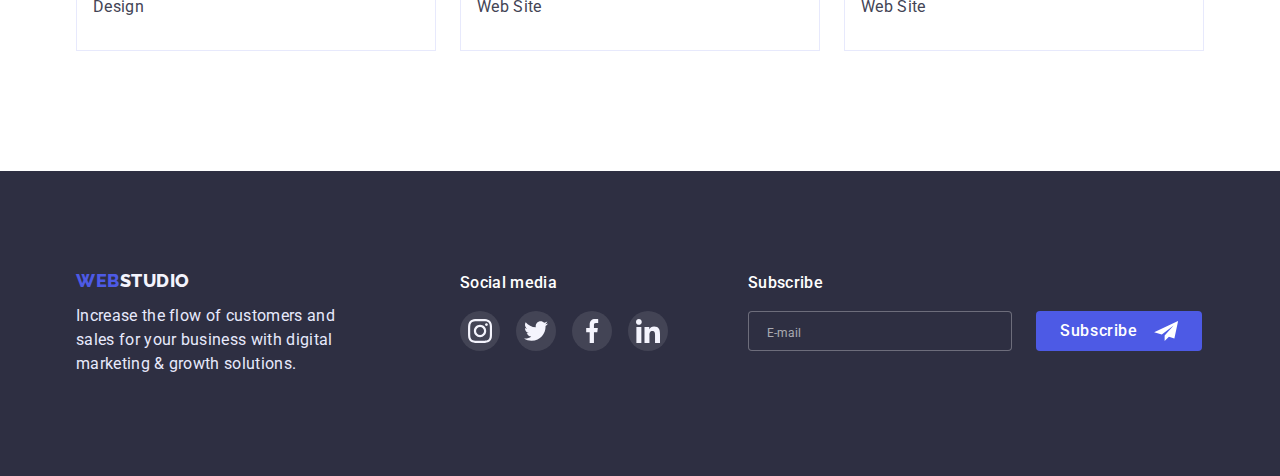
==== commit 4c3b3457: "footer form" ====
--- a/portfolio.html
+++ b/portfolio.html
@@ -1,112 +1,429 @@
 <!DOCTYPE html>
 <html lang="en">
-
-<head>
-  <meta charset="UTF-8" />
-  <meta http-equiv="X-UA-Compatible" content="IE=edge" />
-  <meta name="viewport" content="width=device-width, initial-scale=1.0" />
-  <link rel="preconnect" href="https://fonts.googleapis.com" />
-  <link rel="preconnect" href="https://fonts.gstatic.com" crossorigin />
-  <link href="https://fonts.googleapis.com/css2?family=Raleway:wght@800&family=Roboto:wght@400;500;700;900&display=swap"
-    rel="stylesheet" />
-  <link rel="stylesheet" href="https://cdn.jsdelivr.net/npm/modern-normalize@1.1.0/modern-normalize.min.css" />
-  <link rel="stylesheet" href="./css//styles.css" />
-  <title>Document</title>
-</head>
-
-<body>
-  <header class="header">
-    <div class="container">
-      <div class="moving-container flex sp-between">
-        <nav class="header-nav flex">
-          <a href="./index.html" class="logo link-none">
-            <span>Web</span>Studio</a>
-          <div class="menu-relative">
-            <ul class="menu list flex">
-              <li class="menu-item">
-                <a href="./index.html" class="item-link link-none">Studio</a>
+  <head>
+    <meta charset="UTF-8" />
+    <meta http-equiv="X-UA-Compatible" content="IE=edge" />
+    <meta name="viewport" content="width=device-width, initial-scale=1.0" />
+    <link rel="preconnect" href="https://fonts.googleapis.com" />
+    <link rel="preconnect" href="https://fonts.gstatic.com" crossorigin />
+    <link
+      href="https://fonts.googleapis.com/css2?family=Raleway:wght@800&family=Roboto:wght@400;500;700;900&display=swap"
+      rel="stylesheet"
+    />
+    <link
+      rel="stylesheet"
+      href="https://cdn.jsdelivr.net/npm/modern-normalize@1.1.0/modern-normalize.min.css"
+    />
+    <link rel="stylesheet" href="./css//styles.css" />
+    <title>Document</title>
+  </head>
+
+  <body>
+    <header class="header">
+      <div class="container">
+        <div class="moving-container flex sp-between">
+          <nav class="header-nav flex">
+            <a href="./index.html" class="logo link-none">
+              <span>Web</span>Studio</a
+            >
+            <div class="menu-relative">
+              <ul class="menu list flex">
+                <li class="menu-item">
+                  <a href="./index.html" class="item-link link-none">Studio</a>
+                </li>
+                <li class="menu-item">
+                  <a href="./portfolio.html" class="item-link item-link-active link-none"
+                    >Portfolio</a
+                  >
+                </li>
+                <li class="menu-item">
+                  <a href="" class="item-link link-none">Contacts</a>
+                </li>
+              </ul>
+            </div>
+          </nav>
+
+          <address class="contact">
+            <ul class="list flex address-menu">
+              <li class="contact-item">
+                <a
+                  href="mailto:info@devstudio.com"
+                  class="contact-link link-none"
+                  >info@devstudio.com</a
+                >
               </li>
-              <li class="menu-item">
-                <a href="./portfolio.html" class="item-link link-none">Portfolio</a>
-              </li>
-              <li class="menu-item">
-                <a href="" class="item-link link-none">Contacts</a>
+              <li class="contact-item">
+                <a href="tel:+110001111111" class="contact-link link-none"
+                  >+11 (000) 111-11-11</a
+                >
               </li>
             </ul>
-          </div>
-
-        </nav>
-
-        <address class="contact">
-          <ul class="list flex address-menu">
-            <li class="contact-item">
-              <a href="mailto:info@devstudio.com" class="contact-link link-none">info@devstudio.com</a>
-            </li>
-            <li class="contact-item">
-              <a href="tel:+110001111111" class="contact-link link-none">+11 (000) 111-11-11</a>
-            </li>
-          </ul>
-        </address>
-
-        <svg class="moving-icon" width="32" height="22" menu-modal-open>
-          <use href="./images/sprite.svg#menu"></use>
-        </svg>
-
-
-      </div>
-
-
-      <div class="menu-modal  flex is-hidden" menu-modal>
-
-        <div class="menu-modal-relative">
+          </address>
+
+          <svg class="moving-icon" width="32" height="22" menu-modal-open>
+            <use href="./images/sprite.svg#menu"></use>
+          </svg>
+        </div>
+
+        <div class="menu-modal flex is-hidden" menu-modal>
           <ul class="menu-list list flex">
             <li class="menu-item">
               <a href="./index.html" class="item-link link-none">Studio</a>
             </li>
             <li class="menu-item">
-              <a href="./portfolio.html" class="item-link link-none">Portfolio</a>
+              <a href="./portfolio.html" class="item-link link-none"
+                >Portfolio</a
+              >
             </li>
             <li class="menu-item">
               <a href="" class="item-link link-none">Contacts</a>
             </li>
           </ul>
+          <div class="menu-modal-contact">
+            <address class="contact-menu-modal">
+              <ul class="list flex address-menu">
+                <li class="contact-item">
+                  <a
+                    href="mailto: info@devstudio.com"
+                    class="contact-link link-none"
+                    >info@devstudio.com</a
+                  >
+                </li>
+                <li class="contact-item">
+                  <a href="tel: +110001111111" class="contact-link link-none"
+                    >+11 (000) 111-11-11</a
+                  >
+                </li>
+              </ul>
+            </address>
+
+            <div class="social-menu">
+              <ul class="socisl-menu-list list flex">
+                <li class="social-menu-item">
+                  <a href="" class="social-menu-item-icon">
+                    <svg class="social-icon" width="24" height="24">
+                      <use href="./images//sprite.svg#instagram"></use>
+                    </svg>
+                  </a>
+                </li>
+
+                <li class="social-menu-item">
+                  <a href="" class="social-menu-item-icon">
+                    <svg class="social-icon" width="24" height="24">
+                      <use href="./images/sprite.svg#twitter"></use>
+                    </svg>
+                  </a>
+                </li>
+                <li class="social-menu-item">
+                  <a href="" class="social-menu-item-icon">
+                    <svg class="social-icon" width="24" height="24">
+                      <use href="./images/sprite.svg#facebook"></use>
+                    </svg>
+                  </a>
+                </li>
+                <li class="social-menu-item">
+                  <a href="" class="social-menu-item-icon">
+                    <svg class="social-icon" width="24" height="24">
+                      <use href="./images/sprite.svg#linkedin"></use>
+                    </svg>
+                  </a>
+                </li>
+              </ul>
+            </div>
+          </div>
+
+          <div class="close-modal-menu flex">
+            <svg class="modal-menu-close" width="8" height="8" menu-modal-close>
+              <use href="./images/sprite.svg#close-modal"></use>
+            </svg>
+          </div>
         </div>
-        <address class="contact-menu-modal">
-          <ul class="list flex address-menu">
-            <li class="contact-item">
-              <a href="mailto:info@devstudio.com" class="contact-link link-none">info@devstudio.com</a>
-            </li>
-            <li class="contact-item">
-              <a href="tel:+110001111111" class="contact-link link-none">+11 (000) 111-11-11</a>
+      </div>
+    </header>
+
+    <main class="main">
+      <div class="container">
+        <section class="filters">
+          <h2 hidden>Filter cards</h2>
+          <ul class="list filters-list flex">
+            <li class="filter-btn filter-item">
+              <button type="button">All</button>
+            </li>
+            <li class="filter-btn filter-item">
+              <button type="button">Web Site</button>
+            </li>
+            <li class="filter-btn filter-item">
+              <button type="button">App</button>
+            </li>
+            <li class="filter-btn filter-item">
+              <button type="button">Design</button>
+            </li>
+            <li class="filter-btn filter-item">
+              <button type="button">Marketing</button>
             </li>
           </ul>
-        </address>
-
-        <div class="social-menu">
-          <ul class="socisl-menu-list list flex">
-            <li class="social-menu-item">
-              <a href="" class="social-menu-item-icon">
+        </section>
+
+        <section class="cards">
+          <h2 hidden>Cards</h2>
+          <ul class="list cards-list flex">
+            <li class="card-list-item">
+              <a href="" class="card-item-handler">
+                <div class="img-relative">
+                  <picture>
+                    <source srcset="./images/banking@2x.jpg" />
+                    <img
+                      src="./images/banking.jpg"
+                      alt="Foto banking"
+                      width="360"
+                    />
+                  </picture>
+
+                  <p class="overlay">
+                    14 Stylish and User-Friendly App Design Concepts · Task
+                    Manager App · Calorie Tracker App · Exotic Fruit Ecommerce
+                    App · Cloud Storage App
+                  </p>
+                </div>
+                <div class="card-info">
+                  <h2 class="card-title">Banking App Interface Concept</h2>
+                  <p class="card-text">App</p>
+                </div>
+              </a>
+            </li>
+            <li class="card-list-item">
+              <a href="" class="card-item-handler">
+                <div class="img-relative">
+                  <picture>
+                    <source srcset="./images/cashless@2x.jpg" />
+                    <img
+                      src="./images/cashless.jpg"
+                      alt="Foto cashless payment"
+                      width="360"
+                    />
+                  </picture>
+
+                  <p class="overlay">
+                    14 Stylish and User-Friendly App Design Concepts · Task
+                    Manager App · Calorie Tracker App · Exotic Fruit Ecommerce
+                    App · Cloud Storage App
+                  </p>
+                </div>
+                <div class="card-info">
+                  <h2 class="card-title">Cashless Payment</h2>
+                  <p class="card-text">Marketing</p>
+                </div>
+              </a>
+            </li>
+            <li class="card-list-item">
+              <a href="" class="card-item-handler">
+                <div class="img-relative">
+                  <picture>
+                    <source srcset="./images/meditaion@2x.jpg" />
+                    <img
+                      src="./images/meditaion.jpg"
+                      alt="Foto meditaion app"
+                      width="360"
+                    />
+                  </picture>
+
+                  <p class="overlay">
+                    14 Stylish and User-Friendly App Design Concepts · Task
+                    Manager App · Calorie Tracker App · Exotic Fruit Ecommerce
+                    App · Cloud Storage App
+                  </p>
+                </div>
+                <div class="card-info">
+                  <h2 class="card-title">Meditaion App</h2>
+                  <p class="card-text">App</p>
+                </div>
+              </a>
+            </li>
+            <li class="card-list-item">
+              <a href="" class="card-item-handler">
+                <div class="img-relative">
+                  <picture>
+                    <source srcset="./images/taxi@2x.jpg" />
+                    <img
+                      src="./images/taxi.jpg"
+                      alt="Foto taxi service"
+                      width="360"
+                    />
+                  </picture>
+
+                  <p class="overlay">
+                    14 Stylish and User-Friendly App Design Concepts · Task
+                    Manager App · Calorie Tracker App · Exotic Fruit Ecommerce
+                    App · Cloud Storage App
+                  </p>
+                </div>
+                <div class="card-info">
+                  <h2 class="card-title">Taxi Service</h2>
+                  <p class="card-text">Marketing</p>
+                </div>
+              </a>
+            </li>
+            <li class="card-list-item">
+              <a href="" class="card-item-handler">
+                <div class="img-relative">
+                  <picture>
+                    <source srcset="./images/screen@2x.jpg" />
+                    <img
+                      src="./images/screen.jpg"
+                      alt="Foto screen illustrations"
+                      width="360"
+                    />
+                  </picture>
+
+                  <p class="overlay">
+                    14 Stylish and User-Friendly App Design Concepts · Task
+                    Manager App · Calorie Tracker App · Exotic Fruit Ecommerce
+                    App · Cloud Storage App
+                  </p>
+                </div>
+                <div class="card-info">
+                  <h2 class="card-title">Screen Illustrations</h2>
+                  <p class="card-text">Design</p>
+                </div>
+              </a>
+            </li>
+            <li class="card-list-item">
+              <a href="" class="card-item-handler">
+                <div class="img-relative">
+                  <picture>
+                    <source srcset="./images/online@2x.jpg" />
+                    <img
+                      src="./images/online.jpg"
+                      alt="Foto online courses"
+                      width="360"
+                    />
+                  </picture>
+
+                  <p class="overlay">
+                    14 Stylish and User-Friendly App Design Concepts · Task
+                    Manager App · Calorie Tracker App · Exotic Fruit Ecommerce
+                    App · Cloud Storage App
+                  </p>
+                </div>
+                <div class="card-info">
+                  <h2 class="card-title">Online Courses</h2>
+                  <p class="card-text">Marketing</p>
+                </div>
+              </a>
+            </li>
+            <li class="card-list-item">
+              <a href="" class="card-item-handler">
+                <div class="img-relative">
+                  <picture>
+                    <source srcset="./images/instagram@2x.jpg" />
+                    <img
+                      src="./images/instagram.jpg"
+                      alt="Foto instagram "
+                      width="360"
+                    />
+                  </picture>
+
+                  <p class="overlay">
+                    14 Stylish and User-Friendly App Design Concepts · Task
+                    Manager App · Calorie Tracker App · Exotic Fruit Ecommerce
+                    App · Cloud Storage App
+                  </p>
+                </div>
+                <div class="card-info">
+                  <h2 class="card-title">Instagram Stories Concept</h2>
+                  <p class="card-text">Design</p>
+                </div>
+              </a>
+            </li>
+            <li class="card-list-item">
+              <a href="" class="card-item-handler">
+                <div class="img-relative">
+                  <picture>
+                    <source srcset="./images/organic@2x.jpg" />
+                    <img
+                      src="./images/organic.jpg"
+                      alt="Foto organic food"
+                      width="360"
+                    />
+                  </picture>
+
+                  <p class="overlay">
+                    14 Stylish and User-Friendly App Design Concepts · Task
+                    Manager App · Calorie Tracker App · Exotic Fruit Ecommerce
+                    App · Cloud Storage App
+                  </p>
+                </div>
+                <div class="card-info">
+                  <h2 class="card-title">Organic Food</h2>
+                  <p class="card-text">Web Site</p>
+                </div>
+              </a>
+            </li>
+            <li class="card-list-item">
+              <a href="" class="card-item-handler">
+                <div class="img-relative">
+                  <picture>
+                    <source srcset="./images/coffee@2x.jpg" />
+                    <img
+                      src="./images/coffee.jpg"
+                      alt="Foto fresh coffee"
+                      width="360"
+                    />
+                  </picture>
+
+                  <p class="overlay">
+                    14 Stylish and User-Friendly App Design Concepts · Task
+                    Manager App · Calorie Tracker App · Exotic Fruit Ecommerce
+                    App · Cloud Storage App
+                  </p>
+                </div>
+                <div class="card-info">
+                  <h2 class="card-title">Fresh Coffee</h2>
+                  <p class="card-text">Web Site</p>
+                </div>
+              </a>
+            </li>
+          </ul>
+        </section>
+      </div>
+    </main>
+    <footer class="footer">
+      <div class="container flex">
+        <div class="footer-left">
+          <a href="./index.html" class="logo link-none footer-logo">
+            <span>Web</span>Studio</a
+          >
+          <p class="footer-text">
+            Increase the flow of customers and sales for your business with
+            digital marketing & growth solutions.
+          </p>
+        </div>
+        <div class="footer-right">
+          <p class="footer-right-text">Social media</p>
+          <ul class="social-media social-list list-footer list flex">
+            <li class="social-list-item bg-footer">
+              <a href="" class="social-list-icon-footer">
                 <svg class="social-icon" width="24" height="24">
-                  <use href="./images//sprite.svg#instagram"></use>
+                  <use href="./images/sprite.svg#instagram"></use>
                 </svg>
               </a>
             </li>
-            <li class="social-menu-item">
-              <a href="" class="social-menu-item-icon">
+            <li class="social-list-item bg-footer">
+              <a href="" class="social-list-icon-footer">
                 <svg class="social-icon" width="24" height="24">
                   <use href="./images/sprite.svg#twitter"></use>
                 </svg>
               </a>
             </li>
-            <li class="social-menu-item">
-              <a href="" class="social-menu-item-icon">
+            <li class="social-list-item bg-footer">
+              <a href="" class="social-list-icon-footer">
                 <svg class="social-icon" width="24" height="24">
                   <use href="./images/sprite.svg#facebook"></use>
                 </svg>
               </a>
             </li>
-            <li class="social-menu-item">
-              <a href="" class="social-menu-item-icon">
+            <li class="social-list-item bg-footer">
+              <a href="" class="social-list-icon-footer">
                 <svg class="social-icon" width="24" height="24">
                   <use href="./images/sprite.svg#linkedin"></use>
                 </svg>
@@ -114,291 +431,20 @@
             </li>
           </ul>
         </div>
-
-        <div class="close-modal-menu flex">
-          <svg class="modal-menu-close" width="8" height="8" menu-modal-close>
-            <use href="./images/sprite.svg#close-modal"></use>
-          </svg>
+        <div class="subscribe">
+          <p class="subscribe-text">Subscribe</p>
+          <div class="footer-flex flex">
+            <input type="email" class="footer-input" placeholder="E-mail" />
+            <button class="footer-btn" type="submit">
+              Subscribe
+              <svg class="footer-btn-icon" width="24" height="20">
+                <use href="./images/sprite.svg#send"></use>
+              </svg>
+            </button>
+          </div>
         </div>
-
-
-
       </div>
-    </div>
-
-  </header>
-
-  <main class="main">
-    <div class="container">
-      <section class="filters">
-        <h2 hidden>Filter cards</h2>
-        <ul class="list filters-list flex">
-          <li class="filter-btn filter-item">
-            <button type="button">All</button>
-          </li>
-          <li class="filter-btn filter-item">
-            <button type="button">Web Site</button>
-          </li>
-          <li class="filter-btn filter-item">
-            <button type="button">App</button>
-          </li>
-          <li class="filter-btn filter-item">
-            <button type="button">Design</button>
-          </li>
-          <li class="filter-btn filter-item">
-            <button type="button">Marketing</button>
-          </li>
-        </ul>
-      </section>
-
-      <section class="cards">
-        <h2 hidden>Cards</h2>
-        <ul class="list cards-list flex">
-          <li class="card-list-item">
-            <a href="" class="card-item-handler">
-              <div class="img-relative">
-                <picture>
-                  <source srcset="./images/banking@2x.jpg" />
-                  <img src="./images/banking.jpg" alt="Foto banking" width="360" />
-                </picture>
-
-                <p class="overlay">
-                  14 Stylish and User-Friendly App Design Concepts · Task
-                  Manager App · Calorie Tracker App · Exotic Fruit Ecommerce
-                  App · Cloud Storage App
-                </p>
-              </div>
-              <div class="card-info">
-                <h2 class="card-title">Banking App Interface Concept</h2>
-                <p class="card-text">App</p>
-              </div>
-            </a>
-          </li>
-          <li class="card-list-item">
-            <a href="" class="card-item-handler">
-              <div class="img-relative">
-                <picture>
-                  <source srcset="./images/cashless@2x.jpg" />
-                  <img src="./images/cashless.jpg" alt="Foto cashless payment" width="360" />
-                </picture>
-
-                <p class="overlay">
-                  14 Stylish and User-Friendly App Design Concepts · Task
-                  Manager App · Calorie Tracker App · Exotic Fruit Ecommerce
-                  App · Cloud Storage App
-                </p>
-              </div>
-              <div class="card-info">
-                <h2 class="card-title">Cashless Payment</h2>
-                <p class="card-text">Marketing</p>
-              </div>
-            </a>
-          </li>
-          <li class="card-list-item">
-            <a href="" class="card-item-handler">
-              <div class="img-relative">
-                <picture>
-                  <source srcset="./images/meditaion@2x.jpg" />
-                  <img src="./images/meditaion.jpg" alt="Foto meditaion app" width="360" />
-                </picture>
-
-                <p class="overlay">
-                  14 Stylish and User-Friendly App Design Concepts · Task
-                  Manager App · Calorie Tracker App · Exotic Fruit Ecommerce
-                  App · Cloud Storage App
-                </p>
-              </div>
-              <div class="card-info">
-                <h2 class="card-title">Meditaion App</h2>
-                <p class="card-text">App</p>
-              </div>
-            </a>
-          </li>
-          <li class="card-list-item">
-            <a href="" class="card-item-handler">
-              <div class="img-relative">
-                <picture>
-                  <source srcset="./images/taxi@2x.jpg" />
-                  <img src="./images/taxi.jpg" alt="Foto taxi service" width="360" />
-                </picture>
-
-                <p class="overlay">
-                  14 Stylish and User-Friendly App Design Concepts · Task
-                  Manager App · Calorie Tracker App · Exotic Fruit Ecommerce
-                  App · Cloud Storage App
-                </p>
-              </div>
-              <div class="card-info">
-                <h2 class="card-title">Taxi Service</h2>
-                <p class="card-text">Marketing</p>
-              </div>
-            </a>
-          </li>
-          <li class="card-list-item">
-            <a href="" class="card-item-handler">
-              <div class="img-relative">
-                <picture>
-                  <source srcset="./images/screen@2x.jpg" />
-                  <img src="./images/screen.jpg" alt="Foto screen illustrations" width="360" />
-                </picture>
-
-                <p class="overlay">
-                  14 Stylish and User-Friendly App Design Concepts · Task
-                  Manager App · Calorie Tracker App · Exotic Fruit Ecommerce
-                  App · Cloud Storage App
-                </p>
-              </div>
-              <div class="card-info">
-                <h2 class="card-title">Screen Illustrations</h2>
-                <p class="card-text">Design</p>
-              </div>
-            </a>
-          </li>
-          <li class="card-list-item">
-            <a href="" class="card-item-handler">
-              <div class="img-relative">
-                <picture>
-                  <source srcset="./images/online@2x.jpg" />
-                  <img src="./images/online.jpg" alt="Foto online courses" width="360" />
-                </picture>
-
-                <p class="overlay">
-                  14 Stylish and User-Friendly App Design Concepts · Task
-                  Manager App · Calorie Tracker App · Exotic Fruit Ecommerce
-                  App · Cloud Storage App
-                </p>
-              </div>
-              <div class="card-info">
-                <h2 class="card-title">Online Courses</h2>
-                <p class="card-text">Marketing</p>
-              </div>
-            </a>
-          </li>
-          <li class="card-list-item">
-            <a href="" class="card-item-handler">
-              <div class="img-relative">
-                <picture>
-                  <source srcset="./images/instagram@2x.jpg" />
-                  <img src="./images/instagram.jpg" alt="Foto instagram " width="360" />
-                </picture>
-
-                <p class="overlay">
-                  14 Stylish and User-Friendly App Design Concepts · Task
-                  Manager App · Calorie Tracker App · Exotic Fruit Ecommerce
-                  App · Cloud Storage App
-                </p>
-              </div>
-              <div class="card-info">
-                <h2 class="card-title">Instagram Stories Concept</h2>
-                <p class="card-text">Design</p>
-              </div>
-            </a>
-          </li>
-          <li class="card-list-item">
-            <a href="" class="card-item-handler">
-              <div class="img-relative">
-                <picture>
-                  <source srcset="./images/organic@2x.jpg">
-                  <img src="./images/organic.jpg" alt="Foto organic food" width="360" />
-                </picture>
-
-                <p class="overlay">
-                  14 Stylish and User-Friendly App Design Concepts · Task
-                  Manager App · Calorie Tracker App · Exotic Fruit Ecommerce
-                  App · Cloud Storage App
-                </p>
-              </div>
-              <div class="card-info">
-                <h2 class="card-title">Organic Food</h2>
-                <p class="card-text">Web Site</p>
-              </div>
-            </a>
-          </li>
-          <li class="card-list-item">
-            <a href="" class="card-item-handler">
-              <div class="img-relative">
-                <picture>
-                  <source srcset="./images/coffee@2x.jpg">
-                  <img src="./images/coffee.jpg" alt="Foto fresh coffee" width="360" />
-                </picture>
-
-                <p class="overlay">
-                  14 Stylish and User-Friendly App Design Concepts · Task
-                  Manager App · Calorie Tracker App · Exotic Fruit Ecommerce
-                  App · Cloud Storage App
-                </p>
-              </div>
-              <div class="card-info">
-                <h2 class="card-title">Fresh Coffee</h2>
-                <p class="card-text">Web Site</p>
-              </div>
-            </a>
-          </li>
-        </ul>
-      </section>
-    </div>
-  </main>
-  <footer class="footer">
-    <div class="container flex">
-      <div class="footer-left">
-        <a href="./index.html" class="logo link-none footer-logo">
-          <span>Web</span>Studio</a>
-        <p class="footer-text">
-          Increase the flow of customers and sales for your business with
-          digital marketing & growth solutions.
-        </p>
-      </div>
-      <div class="footer-right">
-        <p class="footer-right-text">Social media</p>
-        <ul class="social-media social-list list-footer list flex">
-          <li class="social-list-item bg-footer">
-            <a href="" class="social-list-icon-footer">
-              <svg class="social-icon" width="24" height="24">
-                <use href="./images/sprite.svg#instagram"></use>
-              </svg>
-            </a>
-          </li>
-          <li class="social-list-item bg-footer">
-            <a href="" class="social-list-icon-footer">
-              <svg class="social-icon" width="24" height="24">
-                <use href="./images/sprite.svg#twitter"></use>
-              </svg>
-            </a>
-          </li>
-          <li class="social-list-item bg-footer">
-            <a href="" class="social-list-icon-footer">
-              <svg class="social-icon" width="24" height="24">
-                <use href="./images/sprite.svg#facebook"></use>
-              </svg>
-            </a>
-          </li>
-          <li class="social-list-item bg-footer">
-            <a href="" class="social-list-icon-footer">
-              <svg class="social-icon" width="24" height="24">
-                <use href="./images/sprite.svg#linkedin"></use>
-              </svg>
-            </a>
-          </li>
-        </ul>
-
-      </div>
-      <div class="subscribe">
-        <p class="subscribe-text">Subscribe</p>
-        <div class=" footer-flex flex">
-          <input type="email" class="footer-input" placeholder="E-mail">
-          <button class="footer-btn" type="submit">Subscribe
-            <svg class="footer-btn-icon" width="24" height="20">
-              <use href="./images/sprite.svg#send"></use>
-            </svg>
-
-          </button>
-        </div>
-
-
-      </div>
-    </div>
-  </footer>
-  <script src="./js/mobile-menu.js"></script>
-</body>
-
-</html>+    </footer>
+    <script src="./js/mobile-menu.js"></script>
+  </body>
+</html>
--- a/css/styles.css
+++ b/css/styles.css
@@ -89,6 +89,20 @@
 .logo span {
   color: var(--iris-color);
 }
+.visually-hidden {
+  position: absolute;
+  width: 1px;
+  height: 1px;
+  margin: -1px;
+  border: 0;
+  padding: 0;
+
+  white-space: nowrap;
+  clip-path: inset(100%);
+  clip: rect(0 0 0 0);
+  overflow: hidden;
+}
+
 .menu-relative {
   position: relative;
 }
@@ -138,6 +152,9 @@
   opacity: 1;
 }
 
+.item-link-active {
+  color: var(--active-color);
+}
 .contact-link {
   font-style: normal;
   letter-spacing: 0.02em;
@@ -460,7 +477,6 @@
   background-color: #2e2f42;
   border: 1px solid rgba(255, 255, 255, 0.3);
   border-radius: 4px;
-  margin-right: 24px;
 }
 .footer-input:focus {
   outline: none;
@@ -547,9 +563,9 @@
   margin-top: 48px;
 }
 .card-item-handler {
-  width: 100%;
+  /* width: 100%;
   height: 100%;
-  display: block;
+  display: block; */
   text-decoration: none;
 }
 .card-item-handler:hover,
@@ -587,11 +603,9 @@
   border: 1px solid var(--border-solid);
   border-top: none;
 }
-
 .card-title {
   margin-bottom: 8px;
 }
-
 .backdrop {
   position: fixed;
   z-index: 100;
@@ -603,16 +617,16 @@
   transition: opacity 250ms cubic-bezier(0.4, 0, 0.2, 1),
     visibility 250ms cubic-bezier(0.4, 0, 0.2, 1);
 }
-.backdrop.is-hidden {
-  opacity: 0;
-  visibility: hidden;
-  pointer-events: none;
-}
-/* .menu-modal.is-hidden {
+/* .backdrop.is-hidden {
   opacity: 0;
   visibility: hidden;
   pointer-events: none;
 } */
+.is-hidden {
+  opacity: 0;
+  visibility: hidden;
+  pointer-events: none;
+}
 .modal {
   position: absolute;
   width: 408px;
@@ -792,9 +806,13 @@
   top: 0;
   left: 0;
   flex-direction: column;
-  width: 100%;
-  height: 796px;
+  width: 100vw;
+  height: 100vh;
   background-color: #fff;
+  padding-top: 80px;
+  padding-left: 40px;
+  padding-bottom: 40px;
+  justify-content: space-between;
   z-index: 500;
   transition: transform 300ms ease-out, opacity 300ms ease-out;
 }
@@ -810,9 +828,6 @@
 .menu-modal .menu-list {
   flex-direction: column;
 }
-/* .menu-modal .address-menu {
-  flex-direction: column;
-} */
 
 .close-modal-menu {
   width: 24px;
@@ -837,11 +852,9 @@
   opacity: 1;
 }
 .contact-menu-modal {
-  padding-bottom: 48px;
-}
-.social-menu {
-  padding-left: 40px;
-}
+  margin-bottom: 48px;
+}
+
 .socisl-menu-list {
   gap: 56px;
 }
@@ -853,7 +866,8 @@
   width: 100%;
   height: 100%;
   border-radius: 50%;
-  background-color: #f4f4fd;
+  background-color: var(--iris-color);
+  fill: #f4f4fd;
   display: flex;
   align-items: center;
   justify-content: center;
@@ -862,7 +876,7 @@
 
 .social-menu-item-icon:hover,
 .social-menu-item-icon:focus {
-  background-color: var(--iris-color);
+  background-color: var(--active-color);
 }
 /*================== медіа ====================*/
 @media screen and (max-width: 479px) {
@@ -875,12 +889,12 @@
   .moving-icon {
     display: block;
   }
-  .menu-list {
+  /* .menu-list {
     padding-top: 80px;
     padding-left: 40px;
     padding-bottom: 284px;
     gap: 40px;
-  }
+  } */
   .menu-item,
   .contact-item {
     font-weight: 700;
@@ -893,11 +907,18 @@
     line-height: 1.2;
   }
   .address-menu {
-    padding-left: 40px;
+    /* padding-left: 40px; */
     flex-direction: column-reverse;
   }
   .item-link::after {
     display: none;
+  }
+  .modal {
+    width: 90vw;
+    height: 90vh;
+  }
+  .footer-input {
+    width: 90vw;
   }
 }
 @media screen and (min-width: 480px) {
@@ -918,13 +939,10 @@
 }
 
 @media screen and (max-width: 767px) {
-  .menu-modal {
+  /* .menu-modal {
     display: flex;
-  }
+  } */
   .menu-list {
-    padding-top: 80px;
-    padding-left: 40px;
-    padding-bottom: 284px;
     gap: 40px;
   }
   .menu-item,
@@ -939,7 +957,6 @@
     line-height: 1.2;
   }
   .address-menu {
-    padding-left: 40px;
     flex-direction: column-reverse;
   }
   .item-link::after {
@@ -948,7 +965,6 @@
   .hero {
     max-width: 767px;
     height: 432px;
-    padding-top: 112px;
   }
   .hero-title {
     font-size: 36px;
@@ -1020,10 +1036,10 @@
   .subscribe-text {
     text-align: center;
   }
-  .footer-input {
+  /* .footer-input {
     margin-right: 0;
     width: 398px;
-  }
+  } */
   .filters-list {
     flex-wrap: wrap;
     justify-content: flex-start;
@@ -1036,8 +1052,10 @@
   .card-list-item {
     margin-left: 0;
     margin-top: 0;
-  }
-  .img-relative >picture> img {
+    margin-left: auto;
+    margin-right: auto;
+  }
+  .img-relative > picture > img {
     width: 398px;
   }
   .main {
@@ -1110,11 +1128,15 @@
   }
   .footer-left {
     margin-right: 24px;
+    margin-bottom: 72px;
   }
   .footer > .container {
     padding-left: 108px;
   }
-  .img-relative >picture> img {
+  .footer-input {
+    margin-right: 24px;
+  }
+  .img-relative > picture > img {
     width: 356px;
   }
   .main {
@@ -1164,6 +1186,10 @@
   }
   .container {
     flex-wrap: wrap;
+  }
+  .hero {
+    padding-top: 112px;
+    padding-bottom: 112px;
   }
 }
 @media screen and (min-width: 1200px) {
@@ -1210,8 +1236,9 @@
   }
   .footer-left {
     margin-right: 120px;
-  }
-  .img-relative > picture>img {
+    margin-bottom: 0;
+  }
+  .img-relative > picture > img {
     width: 360px;
   }
   .main {
@@ -1222,4 +1249,15 @@
   .filters {
     margin-bottom: 72px;
   }
-}
+  .cards-list {
+    /* flex-wrap: wrap; */
+    margin-top: -48px;
+    margin-left: -24px;
+  }
+}
+
+@media screen and (max-height: 584px) {
+  .modal {
+    overflow-y: scroll;
+  }
+}
